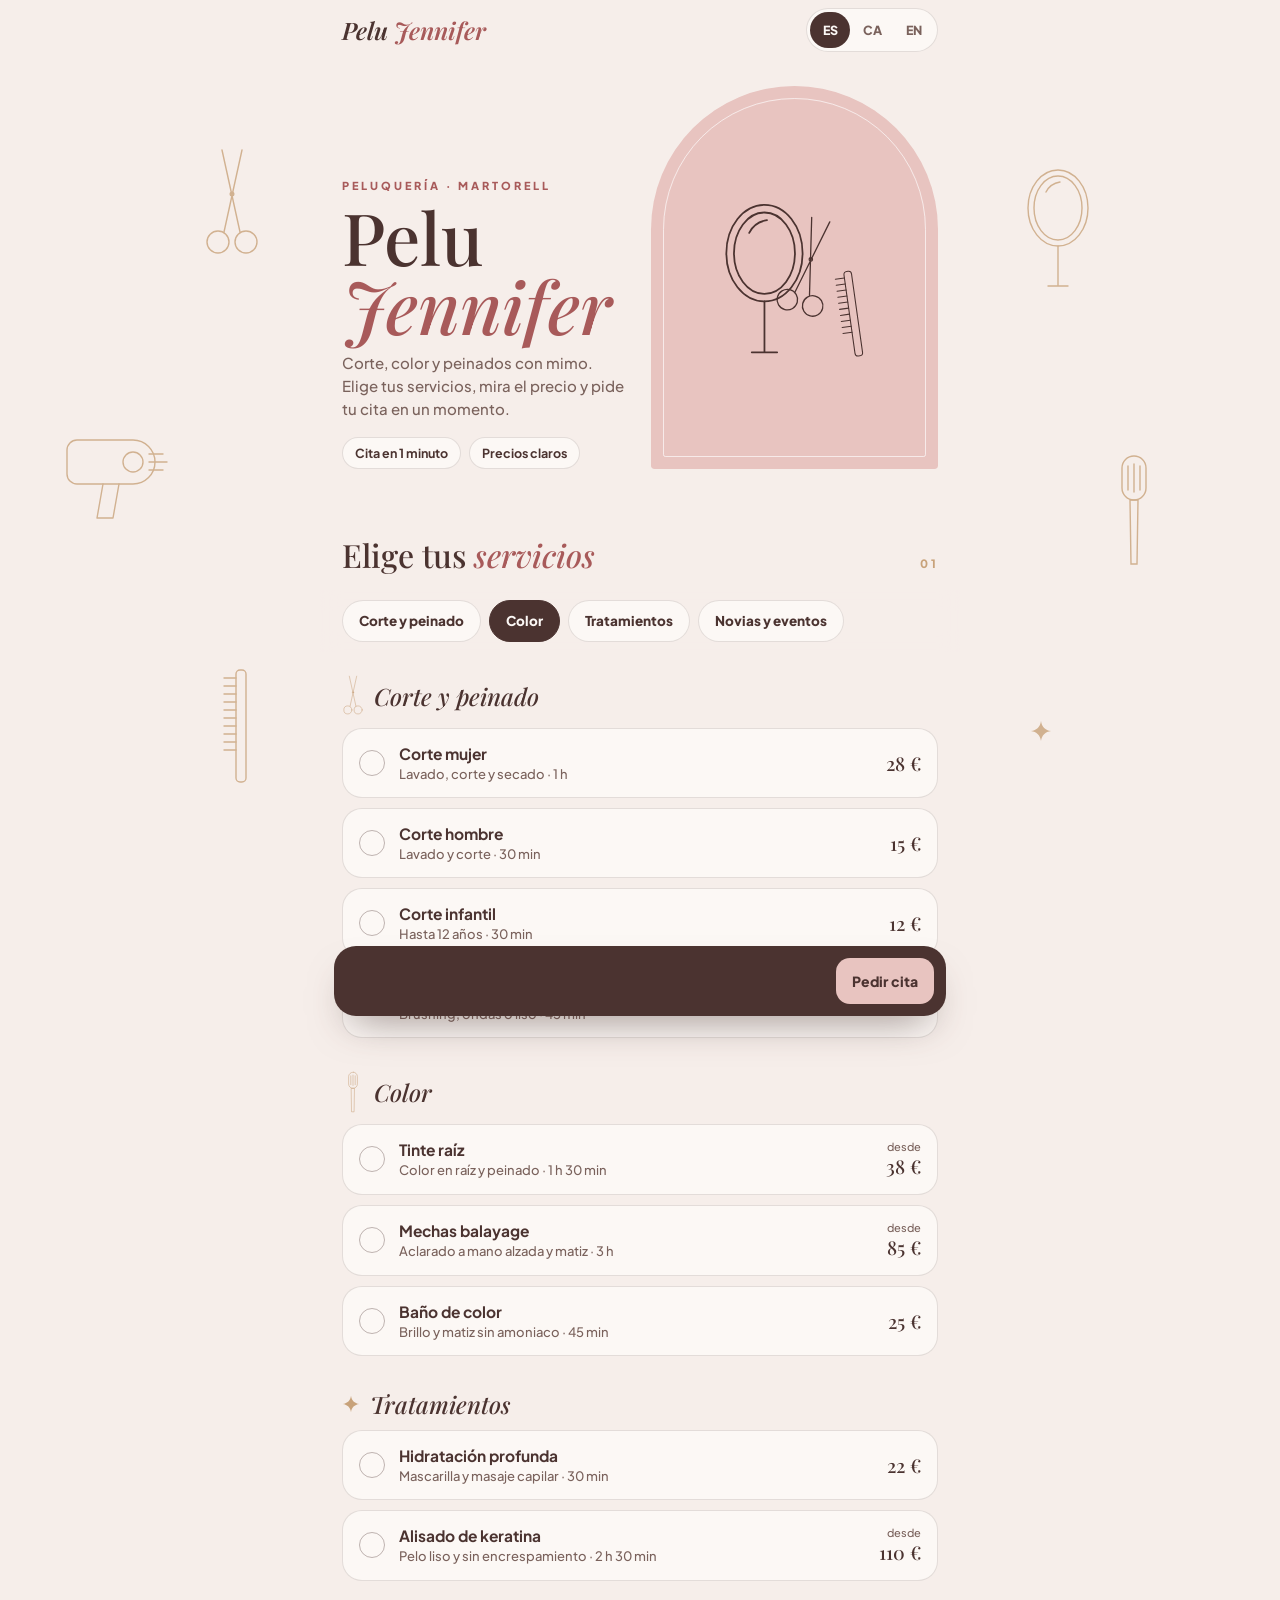
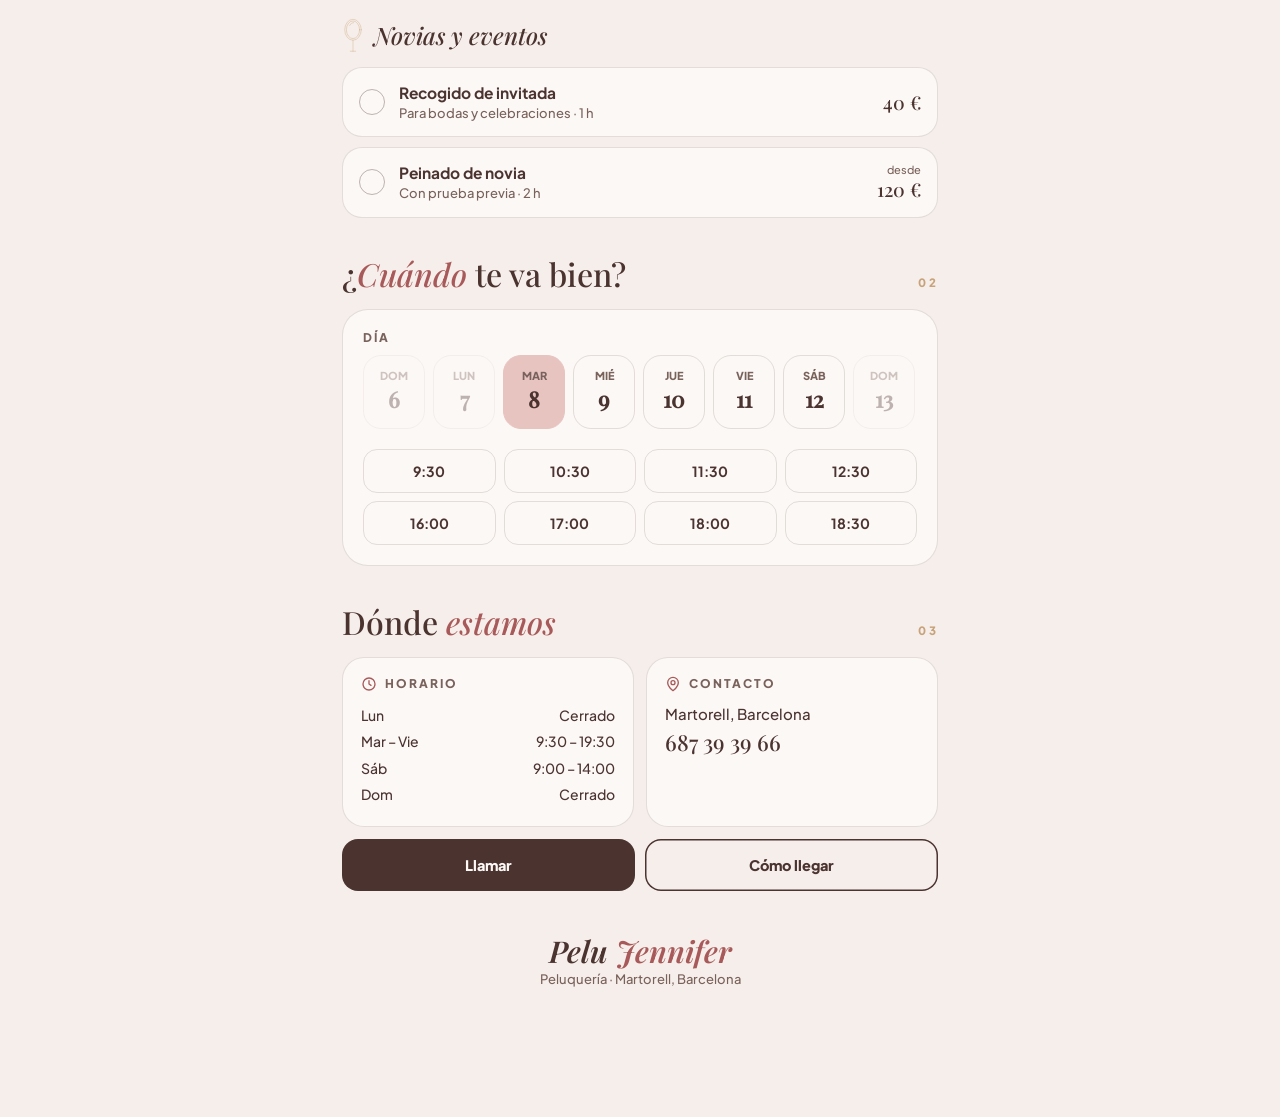
==== clientes/pelu-jennifer/index.html @ 27c7d7bc "Producto final de Pelu Jennifer Co-Authored-By: Claude Opus 5.5 <noreply@anthropic.com> Claude-Sessi" ====
<!DOCTYPE html>
<html lang="es">
<head>
<meta charset="UTF-8">
<meta name="viewport" content="width=device-width, initial-scale=1">
<title>Pelu Jennifer · Peluquería en Martorell</title>
<meta name="description" content="Pelu Jennifer, peluquería en Martorell: corte, color, peinados y tratamientos. Elige tus servicios y pide cita.">
<meta name="theme-color" content="#F6EEEA">
<link rel="icon" href="data:image/svg+xml,%3Csvg xmlns='http://www.w3.org/2000/svg' viewBox='0 0 64 64'%3E%3Ccircle cx='32' cy='32' r='30' fill='%23E8C4C0'/%3E%3Ctext x='32' y='43' font-size='30' text-anchor='middle' font-family='Georgia' font-style='italic' fill='%234B3330'%3EJ%3C/text%3E%3C/svg%3E">
<style>
@font-face{font-family:Playfair;font-weight:500;src:url([data-uri]) format("woff2");font-display:swap}
@font-face{font-family:Playfair;font-weight:500;font-style:italic;src:url([data-uri]) format("woff2");font-display:swap}
@font-face{font-family:Playfair;font-weight:600;font-style:italic;src:url([data-uri]) format("woff2");font-display:swap}
@font-face{font-family:Jakarta;font-weight:500;src:url([data-uri]) format("woff2");font-display:swap}
@font-face{font-family:Jakarta;font-weight:700;src:url([data-uri]) format("woff2");font-display:swap}
@font-face{font-family:Jakarta;font-weight:800;src:url([data-uri]) format("woff2");font-display:swap}
:root{
  --bg:#F6EEEA;--paper:#FCF8F5;--blush:#E8C4C0;--blush-l:#F3DEDA;--rose:#A85A5A;--cafe:#4B3330;--champ:#C8A27A;--muted:#7A625C;--line:rgba(75,51,48,.14);
  --ease:cubic-bezier(.23,1,.32,1);
}
*{box-sizing:border-box;margin:0;padding:0}
html{scroll-behavior:smooth;-webkit-text-size-adjust:100%}
body{background:var(--bg);color:var(--cafe);font-family:Jakarta,system-ui,sans-serif;font-weight:500;-webkit-font-smoothing:antialiased;overflow-x:hidden;
  padding-bottom:calc(110px + env(safe-area-inset-bottom))}
a{color:inherit;text-decoration:none}
button{font:inherit;color:inherit;background:none;border:0;cursor:pointer}
:focus-visible{outline:2.5px solid var(--rose);outline-offset:3px;border-radius:10px}
.col{max-width:640px;margin:0 auto;padding:0 22px;position:relative}

/* top */
.top{position:sticky;top:0;z-index:30;background:rgba(246,238,234,.92);backdrop-filter:blur(10px);-webkit-backdrop-filter:blur(10px)}
.top .col{display:flex;align-items:center;height:60px;gap:12px}
.logo{font-family:Playfair,serif;font-style:italic;font-weight:600;font-size:24px;white-space:nowrap}
.logo span{color:var(--rose)}
.lang{margin-left:auto;display:flex;gap:2px;background:var(--paper);border-radius:999px;padding:3px;border:1px solid var(--line)}
.lang button{min-width:40px;min-height:36px;border-radius:999px;font-weight:800;font-size:12.5px;color:var(--muted)}
.lang button[aria-pressed="true"]{background:var(--cafe);color:var(--paper)}

/* hero */
.hero{display:grid;grid-template-columns:1fr 1fr;gap:22px;align-items:end;padding:26px 0 30px}
.arch{position:relative;aspect-ratio:3/4;border-radius:999px 999px 26px 26px;background:var(--blush);overflow:hidden;display:grid;place-items:center}
.arch:before{content:"";position:absolute;inset:12px;border-radius:999px 999px 18px 18px;border:1px solid rgba(255,255,255,.65)}
.arch svg{color:var(--cafe);width:62%;height:auto}
.hero .k{font-size:11px;font-weight:800;letter-spacing:3px;text-transform:uppercase;color:var(--rose)}
.hero h1{font-family:Playfair,serif;font-weight:500;font-size:clamp(46px,12vw,72px);line-height:.95;margin:10px 0 12px}
.hero h1 em{font-style:italic;color:var(--rose)}
.hero p{font-size:15px;line-height:1.55;color:var(--muted)}
.chips{display:flex;flex-wrap:wrap;gap:8px;margin-top:16px}
.chips span{font-size:12.5px;font-weight:700;padding:7px 12px;border-radius:999px;background:var(--paper);border:1px solid var(--line)}
@media(max-width:480px){.hero{grid-template-columns:1fr;}.arch{aspect-ratio:auto;height:250px;border-radius:200px 200px 22px 22px}.arch svg{width:auto;height:72%}}

/* section heads */
.sh{display:flex;align-items:baseline;justify-content:space-between;gap:12px;margin:34px 0 14px}
.sh h2{font-family:Playfair,serif;font-weight:500;font-size:32px}
.sh h2 em{font-style:italic;color:var(--rose)}
.sh .n{font-size:11.5px;font-weight:800;letter-spacing:2.5px;color:var(--champ)}
.sample{display:inline-block;margin:-4px 0 14px;font-size:12px;font-weight:700;color:var(--rose);background:var(--blush-l);padding:6px 10px;border-radius:8px}

/* tabs */
.tabs{position:sticky;top:60px;z-index:20;display:flex;gap:8px;overflow-x:auto;scrollbar-width:none;padding:10px 22px;margin:0 -22px;background:rgba(246,238,234,.95);backdrop-filter:blur(10px);-webkit-backdrop-filter:blur(10px)}
.tabs::-webkit-scrollbar{display:none}
.tab{flex:none;min-height:42px;padding:0 16px;border-radius:999px;font-weight:800;font-size:13.5px;background:var(--paper);border:1px solid var(--line);transition:background-color .2s ease,color .2s ease,transform .16s var(--ease)}
.tab[aria-selected="true"]{background:var(--cafe);color:var(--paper);border-color:var(--cafe)}
.tab:active{transform:scale(.97)}

/* services */
.grp{scroll-margin-top:130px;padding-top:14px}
.grp h3{display:flex;align-items:center;gap:10px;font-family:Playfair,serif;font-style:italic;font-weight:500;font-size:24px;margin:8px 0 10px}
.grp h3 svg{color:var(--champ)}
.svc{width:100%;display:grid;grid-template-columns:auto 1fr auto;gap:14px;align-items:center;text-align:left;padding:15px 16px;margin-bottom:10px;border-radius:20px;background:var(--paper);border:1px solid var(--line);min-height:70px;transition:transform .16s var(--ease),border-color .2s ease,background-color .2s ease}
.svc:active{transform:scale(.98)}
.svc .ck{width:26px;height:26px;border-radius:50%;border:1.5px solid rgba(75,51,48,.35);display:grid;place-items:center;transition:background-color .2s ease,border-color .2s ease}
.svc .ck svg{opacity:0;transform:scale(.6);transition:opacity .2s ease,transform .25s var(--ease)}
.svc[aria-pressed="true"]{border-color:var(--rose);background:#FFF}
.svc[aria-pressed="true"] .ck{background:var(--rose);border-color:var(--rose)}
.svc[aria-pressed="true"] .ck svg{opacity:1;transform:none}
.svc b{display:block;font-size:15.5px}
.svc small{display:block;color:var(--muted);font-size:13px;margin-top:3px}
.svc .pr{font-family:Playfair,serif;font-size:19px;text-align:right;white-space:nowrap}
.svc .pr i{display:block;font-family:Jakarta;font-style:normal;font-size:11px;color:var(--muted)}

/* booking */
.book{background:var(--paper);border:1px solid var(--line);border-radius:26px;padding:20px}
.book h4{font-size:12px;font-weight:800;letter-spacing:2px;text-transform:uppercase;color:var(--muted);margin-bottom:10px}
.days{display:flex;gap:8px;overflow-x:auto;scrollbar-width:none;padding-bottom:4px}
.days::-webkit-scrollbar{display:none}
.day{flex:none;width:62px;min-height:74px;border-radius:18px;border:1px solid var(--line);display:flex;flex-direction:column;align-items:center;justify-content:center;gap:2px;transition:background-color .2s ease,transform .16s var(--ease)}
.day small{font-size:11px;font-weight:800;text-transform:uppercase;color:var(--muted)}
.day b{font-family:Playfair,serif;font-size:22px}
.day[aria-pressed="true"]{background:var(--blush);border-color:var(--blush)}
.day:disabled{opacity:.35;cursor:not-allowed}
.day:active{transform:scale(.97)}
.slots{display:grid;grid-template-columns:repeat(4,1fr);gap:8px;margin-top:16px}
.slot{min-height:44px;border-radius:14px;border:1px solid var(--line);font-weight:700;font-size:14px;transition:background-color .2s ease,color .2s ease,transform .16s var(--ease)}
.slot[aria-pressed="true"]{background:var(--cafe);color:var(--paper);border-color:var(--cafe)}
.slot:active{transform:scale(.97)}
.slot:disabled{opacity:.3;text-decoration:line-through;cursor:not-allowed}

/* info */
.info{display:grid;grid-template-columns:1fr 1fr;gap:12px}
.ic{background:var(--paper);border:1px solid var(--line);border-radius:22px;padding:18px}
.ic .t{display:flex;align-items:center;gap:8px;font-size:12px;font-weight:800;letter-spacing:2px;text-transform:uppercase;color:var(--muted);margin-bottom:10px}
.ic .t svg{color:var(--rose)}
.ic ul{list-style:none;font-size:14px;line-height:1.9}
.ic ul li{display:flex;justify-content:space-between;gap:8px}
.ic p{font-size:15px;line-height:1.55}
.ic .big{font-family:Playfair,serif;font-size:22px}
@media(max-width:480px){.info{grid-template-columns:1fr}}
.cta2{display:grid;grid-template-columns:1fr 1fr;gap:10px;margin-top:12px}
.btn{display:flex;align-items:center;justify-content:center;gap:8px;min-height:52px;border-radius:16px;font-weight:800;font-size:14.5px;transition:transform .16s var(--ease)}
.btn:active{transform:scale(.97)}
.btn.d{background:var(--cafe);color:var(--paper)}
.btn.l{box-shadow:inset 0 0 0 1.5px var(--cafe)}
footer{text-align:center;padding:40px 0 20px;color:var(--muted);font-size:13px}
footer .logo{font-size:30px;color:var(--cafe)}

/* summary bar */
.sum{position:fixed;left:0;right:0;bottom:env(safe-area-inset-bottom);z-index:40;padding:10px 14px;transform:translateY(140%);transition:transform .4s var(--ease)}
.sum.on{transform:none}
.sum .in{max-width:612px;margin:0 auto;background:var(--cafe);color:var(--paper);border-radius:22px;padding:12px 12px 12px 18px;display:flex;align-items:center;gap:12px;box-shadow:0 20px 40px -18px rgba(75,51,48,.6)}
.sum .tx{flex:1;min-width:0}
.sum .tx b{display:block;font-family:Playfair,serif;font-size:20px}
.sum .tx small{display:block;font-size:12px;opacity:.85;white-space:nowrap;overflow:hidden;text-overflow:ellipsis}
.sum button{flex:none;min-height:46px;padding:0 16px;border-radius:14px;background:var(--blush);color:var(--cafe);font-weight:800;font-size:14px}
.sum button:active{transform:scale(.97)}

.rv{opacity:0;transform:translateY(16px);transition:opacity .7s var(--ease),transform .7s var(--ease)}
.rv.in{opacity:1;transform:none}

/* desktop side drawings */
.side{position:fixed;top:0;bottom:0;width:calc((100vw - 640px)/2);pointer-events:none;display:none}
.side.l{left:0}.side.r{right:0}
.side svg{position:absolute;color:var(--champ);opacity:.8}
@media(min-width:1000px){.side{display:block}}

@media(prefers-reduced-motion:reduce){*{transition:none!important}.rv{opacity:1;transform:none}html{scroll-behavior:auto}}
</style>
</head>
<body>
<svg width="0" height="0" style="position:absolute" aria-hidden="true">
  <symbol id="scissors" viewBox="0 0 60 120"><g fill="none" stroke="currentColor" stroke-width="1.4" stroke-linecap="round"><circle cx="16" cy="98" r="11"/><circle cx="44" cy="98" r="11"/><path d="M22 88 40 6M38 88 20 6"/><circle cx="30" cy="50" r="1.8"/></g></symbol>
  <symbol id="comb" viewBox="0 0 40 120"><g fill="none" stroke="currentColor" stroke-width="1.4" stroke-linecap="round"><rect x="20" y="4" width="10" height="112" rx="4"/><path d="M20 12H8M20 20H8M20 28H8M20 36H8M20 44H8M20 52H8M20 60H8M20 68H8M20 76H8M20 84H8"/></g></symbol>
  <symbol id="dryer" viewBox="0 0 110 110"><g fill="none" stroke="currentColor" stroke-width="1.4" stroke-linecap="round" stroke-linejoin="round"><path d="M14 26h56a22 22 0 0 1 0 44H14a10 10 0 0 1-10-10V36a10 10 0 0 1 10-10Z"/><circle cx="70" cy="48" r="10"/><path d="M40 70l-6 34h16l6-34"/><path d="M86 40h14M86 48h18M86 56h14"/></g></symbol>
  <symbol id="brush" viewBox="0 0 40 120"><g fill="none" stroke="currentColor" stroke-width="1.4" stroke-linecap="round"><rect x="8" y="6" width="24" height="44" rx="12"/><path d="M14 16v24M20 14v28M26 16v24"/><path d="M16 50h8l-1 64h-6Z"/></g></symbol>
  <symbol id="mirror" viewBox="0 0 80 130"><g fill="none" stroke="currentColor" stroke-width="1.4" stroke-linecap="round"><ellipse cx="40" cy="46" rx="30" ry="38"/><ellipse cx="40" cy="46" rx="24" ry="32"/><path d="M40 84v40M30 124h20"/><path d="M28 30c3-6 8-9 14-10"/></g></symbol>
  <symbol id="sparkle" viewBox="0 0 24 24"><path fill="currentColor" d="M12 1c.8 6.3 4.7 10.2 11 11-6.3.8-10.2 4.7-11 11-.8-6.3-4.7-10.2-11-11C7.3 11.2 11.2 7.3 12 1Z"/></symbol>
</svg>

<div class="side l" aria-hidden="true">
  <svg style="right:18%;top:16%" width="60" height="120"><use href="#scissors"/></svg>
  <svg style="right:46%;top:46%" width="110" height="110"><use href="#dryer"/></svg>
  <svg style="right:20%;top:74%" width="40" height="120"><use href="#comb"/></svg>
</div>
<div class="side r" aria-hidden="true">
  <svg style="left:18%;top:18%" width="80" height="130"><use href="#mirror"/></svg>
  <svg style="left:48%;top:50%" width="40" height="120"><use href="#brush"/></svg>
  <svg style="left:22%;top:80%" width="22" height="22"><use href="#sparkle"/></svg>
</div>

<header class="top"><div class="col">
  <div class="logo">Pelu <span>Jennifer</span></div>
  <div class="lang" role="group" aria-label="Idioma"><button data-l="es" aria-pressed="true">ES</button><button data-l="ca" aria-pressed="false">CA</button><button data-l="en" aria-pressed="false">EN</button></div>
</div></header>

<main class="col">
  <section class="hero">
    <div class="rv in">
      <div class="k" data-t="k">Peluquería · Martorell</div>
      <h1>Pelu <em>Jennifer</em></h1>
      <p data-t="lead">Corte, color y peinados con mimo. Elige tus servicios, mira el precio y pide tu cita en un momento.</p>
      <div class="chips"><span data-t="c1">Cita en 1 minuto</span><span data-t="c2">Precios claros</span></div>
    </div>
    <div class="arch rv in" aria-hidden="true">
      <svg viewBox="0 0 140 150" width="140" height="150"><g transform="translate(6 10)"><use href="#mirror" width="80" height="130"/></g><g transform="translate(70 20) rotate(14)"><use href="#scissors" width="44" height="88"/></g><g transform="translate(96 70) rotate(-8)"><use href="#comb" width="24" height="72"/></g></svg>
    </div>
  </section>

  <div class="sh rv"><h2 data-t="svcT">Elige tus <em>servicios</em></h2><span class="n">01</span></div>
  <div class="svcwrap"><nav class="tabs" role="tablist" id="tabs"></nav>
  <div id="list"></div></div>

  <div class="sh rv"><h2 data-t="whenT">¿<em>Cuándo</em> te va bien?</h2><span class="n">02</span></div>
  <div class="book rv">
    <h4 data-t="dayT">Día</h4><div class="days" id="days"></div>
    <div class="slots" id="slots"></div>
  </div>

  <div class="sh rv"><h2 data-t="infoT">Dónde <em>estamos</em></h2><span class="n">03</span></div>
  <div class="info rv">
    <div class="ic"><div class="t"><svg width="16" height="16" viewBox="0 0 24 24" fill="none" stroke="currentColor" stroke-width="2" stroke-linecap="round" aria-hidden="true"><circle cx="12" cy="12" r="9"/><path d="M12 7v5l3 2"/></svg><span data-t="hoursT">Horario</span></div><ul id="hours"></ul></div>
    <div class="ic"><div class="t"><svg width="16" height="16" viewBox="0 0 24 24" fill="none" stroke="currentColor" stroke-width="2" stroke-linecap="round" stroke-linejoin="round" aria-hidden="true"><path d="M20 10c0 6-8 12-8 12S4 16 4 10a8 8 0 0 1 16 0Z"/><circle cx="12" cy="10" r="3"/></svg><span data-t="contactT">Contacto</span></div>
      <p>Martorell, Barcelona</p><p class="big">687 39 39 66</p></div>
  </div>
  <div class="cta2 rv"><a class="btn d" href="tel:+34687393966" data-t="callB">Llamar</a><a class="btn l" href="https://www.google.com/maps/search/?api=1&amp;query=Pelu+Jennifer+Martorell" target="_blank" rel="noopener" data-t="mapB">Cómo llegar</a></div>
</main>
<footer><div class="logo">Pelu <span>Jennifer</span></div><div data-t="foot">Peluquería · Martorell, Barcelona</div></footer>

<div class="sum" id="sum"><div class="in"><div class="tx"><b id="sumP"></b><small id="sumD"></small></div><button id="ask" data-t="ask">Pedir cita</button></div></div>


<script>
const T = {
 es:{wa:["¡Hola Jennifer! Me gustaría pedir cita para:","Día","Hora","a convenir","Total aproximado","¡Gracias!"],k:"Peluquería · Martorell",lead:"Corte, color y peinados con mimo. Elige tus servicios, mira el precio y pide tu cita en un momento.",c1:"Cita en 1 minuto",c2:"Precios claros",
  svcT:"Elige tus <em>servicios</em>",whenT:"¿<em>Cuándo</em> te va bien?",dayT:"Día",infoT:"Dónde <em>estamos</em>",hoursT:"Horario",contactT:"Contacto",
  callB:"Llamar",mapB:"Cómo llegar",foot:"Peluquería · Martorell, Barcelona",ask:"Pedir cita",
  from:"desde",svc1:"servicio",svcN:"servicios",closed:"Cerrado",dn:["Dom","Lun","Mar","Mié","Jue","Vie","Sáb"],
  hours:[["Lun","Cerrado"],["Mar – Vie","9:30 – 19:30"],["Sáb","9:00 – 14:00"],["Dom","Cerrado"]],
  cats:{corte:"Corte y peinado",color:"Color",trat:"Tratamientos",even:"Novias y eventos"}},
 ca:{wa:["Hola Jennifer! Voldria demanar hora per a:","Dia","Hora","a convenir","Total aproximat","Gràcies!"],k:"Perruqueria · Martorell",lead:"Tall, color i pentinats amb cura. Tria els teus serveis, mira el preu i demana hora en un moment.",c1:"Hora en 1 minut",c2:"Preus clars",
  svcT:"Tria els teus <em>serveis</em>",whenT:"<em>Quan</em> et va bé?",dayT:"Dia",infoT:"On <em>som</em>",hoursT:"Horari",contactT:"Contacte",
  callB:"Trucar",mapB:"Com arribar",foot:"Perruqueria · Martorell, Barcelona",ask:"Demanar hora",
  from:"des de",svc1:"servei",svcN:"serveis",closed:"Tancat",dn:["Dg","Dl","Dt","Dc","Dj","Dv","Ds"],
  hours:[["Dl","Tancat"],["Dt – Dv","9:30 – 19:30"],["Ds","9:00 – 14:00"],["Dg","Tancat"]],
  cats:{corte:"Tall i pentinat",color:"Color",trat:"Tractaments",even:"Núvies i esdeveniments"}},
 en:{wa:["Hi Jennifer! I'd like to book:","Day","Time","flexible","Approx. total","Thank you!"],k:"Hair salon · Martorell",lead:"Cuts, colour and styling with care. Choose your services, see the price and book in a moment.",c1:"Book in 1 minute",c2:"Clear prices",
  svcT:"Choose your <em>services</em>",whenT:"<em>When</em> suits you?",dayT:"Day",infoT:"Find <em>us</em>",hoursT:"Opening hours",contactT:"Contact",
  callB:"Call",mapB:"Directions",foot:"Hair salon · Martorell, Barcelona",ask:"Book now",
  from:"from",svc1:"service",svcN:"services",closed:"Closed",dn:["Sun","Mon","Tue","Wed","Thu","Fri","Sat"],
  hours:[["Mon","Closed"],["Tue – Fri","9:30 – 7:30 pm"],["Sat","9:00 – 2:00 pm"],["Sun","Closed"]],
  cats:{corte:"Cut & styling",color:"Colour",trat:"Treatments",even:"Brides & events"}}
};
const S = [
 {c:"corte",n:["Corte mujer","Tall dona","Women's cut"],d:["Lavado, corte y secado","Rentat, tall i assecat","Wash, cut and blow-dry"],p:28,t:60},
 {c:"corte",n:["Corte hombre","Tall home","Men's cut"],d:["Lavado y corte","Rentat i tall","Wash and cut"],p:15,t:30},
 {c:"corte",n:["Corte infantil","Tall infantil","Kids' cut"],d:["Hasta 12 años","Fins a 12 anys","Up to 12 years"],p:12,t:30},
 {c:"corte",n:["Lavado y peinado","Rentat i pentinat","Wash & style"],d:["Brushing, ondas o liso","Brushing, ones o llis","Blow-dry, waves or straight"],p:20,t:45},
 {c:"color",n:["Tinte raíz","Tint arrel","Root colour"],d:["Color en raíz y peinado","Color a l'arrel i pentinat","Root colour and styling"],p:38,t:90,f:1},
 {c:"color",n:["Mechas balayage","Metxes balayage","Balayage"],d:["Aclarado a mano alzada y matiz","Aclarit a mà alçada i matís","Hand-painted lightening and toner"],p:85,t:180,f:1},
 {c:"color",n:["Baño de color","Bany de color","Colour gloss"],d:["Brillo y matiz sin amoniaco","Brillantor i matís sense amoníac","Shine and tone, ammonia-free"],p:25,t:45},
 {c:"trat",n:["Hidratación profunda","Hidratació profunda","Deep conditioning"],d:["Mascarilla y masaje capilar","Mascareta i massatge capil·lar","Mask and scalp massage"],p:22,t:30},
 {c:"trat",n:["Alisado de keratina","Allisat de queratina","Keratin smoothing"],d:["Pelo liso y sin encrespamiento","Cabell llis i sense frizz","Smooth, frizz-free hair"],p:110,t:150,f:1},
 {c:"even",n:["Recogido de invitada","Recollit de convidada","Guest up-do"],d:["Para bodas y celebraciones","Per a casaments i celebracions","For weddings and celebrations"],p:40,t:60},
 {c:"even",n:["Peinado de novia","Pentinat de núvia","Bridal styling"],d:["Con prueba previa","Amb prova prèvia","Including a trial"],p:120,t:120,f:1}
];
const ICON = {corte:"#scissors",color:"#brush",trat:"#sparkle",even:"#mirror"};
const OPEN = {2:["9:30","10:30","11:30","12:30","16:00","17:00","18:00","18:30"],3:0,4:0,5:0,6:["9:00","10:00","11:00","12:00"]};
let lang = "es", sel = new Set(), cur = "corte", day = null, slot = null;
const $ = (id) => document.getElementById(id), LI = () => ({es:0,ca:1,en:2})[lang];
const hm = (m) => m >= 60 ? `${Math.floor(m/60)} h${m%60 ? " " + m%60 + " min" : ""}` : `${m} min`;

function render(){
  const t = T[lang], li = LI();
  document.documentElement.lang = lang;
  document.querySelectorAll("[data-t]").forEach(el => { const v = t[el.dataset.t]; if (typeof v === "string") el.innerHTML = v; });
  $("tabs").innerHTML = Object.entries(t.cats).map(([k,v]) => `<button class="tab" role="tab" data-c="${k}" aria-selected="${k===cur}">${v}</button>`).join("");
  $("list").innerHTML = Object.keys(t.cats).map(k => `<div class="grp" id="g-${k}"><h3><svg width="${k==="trat"?18:22}" height="${k==="trat"?18:44}" aria-hidden="true"><use href="${ICON[k]}"/></svg>${t.cats[k]}</h3>` +
    S.map((s,i) => s.c !== k ? "" : `<button class="svc" data-i="${i}" aria-pressed="${sel.has(i)}"><span class="ck"><svg width="13" height="13" viewBox="0 0 24 24" fill="none" stroke="#fff" stroke-width="3.5" stroke-linecap="round" stroke-linejoin="round"><path d="M5 12l5 5L20 7"/></svg></span><span><b>${s.n[li]}</b><small>${s.d[li]} · ${hm(s.t)}</small></span><span class="pr">${s.f ? `<i>${t.from}</i>` : ""}${s.p} €</span></button>`).join("") + `</div>`).join("");
  $("hours").innerHTML = t.hours.map(([d,h]) => `<li><span>${d}</span><span>${h}</span></li>`).join("");
  // next 10 days
  const now = new Date(new Date().toLocaleString("en-US",{timeZone:"Europe/Madrid"}));
  const days = [];
  for (let k = 0; days.length < 10; k++) { const d = new Date(now); d.setDate(now.getDate() + k); days.push(d); }
  $("days").innerHTML = days.map(d => { const w = d.getDay(), ok = w >= 2 && w <= 6, key = d.toDateString();
    return `<button class="day" data-k="${key}" ${ok ? "" : "disabled"} aria-pressed="${day===key}"><small>${t.dn[w]}</small><b>${d.getDate()}</b></button>`; }).join("");
  if (!day) { const f = days.find(d => d.getDay() >= 2 && d.getDay() <= 6); day = f.toDateString(); $("days").querySelector(`[data-k="${day}"]`).setAttribute("aria-pressed","true"); }
  renderSlots(); renderSum(); observe();
}
function renderSlots(){
  const w = new Date(day).getDay(), list = w === 6 ? OPEN[6] : OPEN[2];
  const now = new Date(new Date().toLocaleString("en-US",{timeZone:"Europe/Madrid"})), isToday = new Date(day).toDateString() === now.toDateString();
  const past = (h) => { const [a,b] = h.split(":").map(Number); return isToday && a*60+b <= now.getHours()*60+now.getMinutes(); };
  $("slots").innerHTML = list.map(h => `<button class="slot" data-h="${h}" ${past(h) ? "disabled" : ""} aria-pressed="${slot===h}">${h}</button>`).join("");
}
function renderSum(){
  const t = T[lang], li = LI(), items = [...sel].map(i => S[i]);
  $("sum").classList.toggle("on", items.length > 0);
  if (!items.length) return;
  const tot = items.reduce((a,s) => a + s.p, 0), dur = items.reduce((a,s) => a + s.t, 0), from = items.some(s => s.f);
  const d = new Date(day);
  $("sumP").textContent = `${from ? t.from + " " : ""}${tot} €`;
  $("sumD").textContent = `${items.length} ${items.length > 1 ? t.svcN : t.svc1} · ${hm(dur)} · ${t.dn[d.getDay()]} ${d.getDate()}${slot ? " · " + slot : ""}`;
}
const io = new IntersectionObserver(es => es.forEach(en => { if (en.isIntersecting) { cur = en.target.id.slice(2); $("tabs").querySelectorAll(".tab").forEach(b => b.setAttribute("aria-selected", b.dataset.c === cur)); } }), { rootMargin: "-40% 0px -55% 0px" });
function observe(){ document.querySelectorAll(".grp").forEach(g => io.observe(g)); }
document.querySelector(".lang").addEventListener("click", e => { const b = e.target.closest("button"); if (!b) return; lang = b.dataset.l; document.querySelectorAll(".lang button").forEach(x => x.setAttribute("aria-pressed", x === b)); render(); });
$("tabs").addEventListener("click", e => { const b = e.target.closest(".tab"); if (!b) return; cur = b.dataset.c; $("g-" + cur).scrollIntoView({behavior:"smooth"}); });
$("list").addEventListener("click", e => { const b = e.target.closest(".svc"); if (!b) return; const i = +b.dataset.i; sel.has(i) ? sel.delete(i) : sel.add(i); b.setAttribute("aria-pressed", sel.has(i)); renderSum(); });
$("days").addEventListener("click", e => { const b = e.target.closest(".day"); if (!b || b.disabled) return; day = b.dataset.k; slot = null; $("days").querySelectorAll(".day").forEach(x => x.setAttribute("aria-pressed", x === b)); renderSlots(); renderSum(); });
$("slots").addEventListener("click", e => { const b = e.target.closest(".slot"); if (!b || b.disabled) return; slot = b.dataset.h; $("slots").querySelectorAll(".slot").forEach(x => x.setAttribute("aria-pressed", x === b)); renderSum(); });
const rio = new IntersectionObserver(es => es.forEach(en => { if (en.isIntersecting) { en.target.classList.add("in"); rio.unobserve(en.target); } }), { threshold: .1 });
document.querySelectorAll(".rv").forEach(el => rio.observe(el));

$("ask").addEventListener("click", () => {
  const t = T[lang], li = LI(), items = [...sel].map(i => S[i]); if (!items.length) return;
  const tot = items.reduce((a,s) => a + s.p, 0), from = items.some(s => s.f), d = new Date(day);
  const w = t.wa, lines = [w[0], ...items.map(s => "• " + s.n[li]), "",
    `${w[1]}: ${t.dn[d.getDay()]} ${d.getDate()}/${d.getMonth()+1}`, `${w[2]}: ${slot || w[3]}`,
    `${w[4]}: ${from ? t.from + " " : ""}${tot} €`, "", w[5]];
  window.open("https://wa.me/34687393966?text=" + encodeURIComponent(lines.join("\n")), "_blank", "noopener");
});
render();
</script>
</body>
</html>
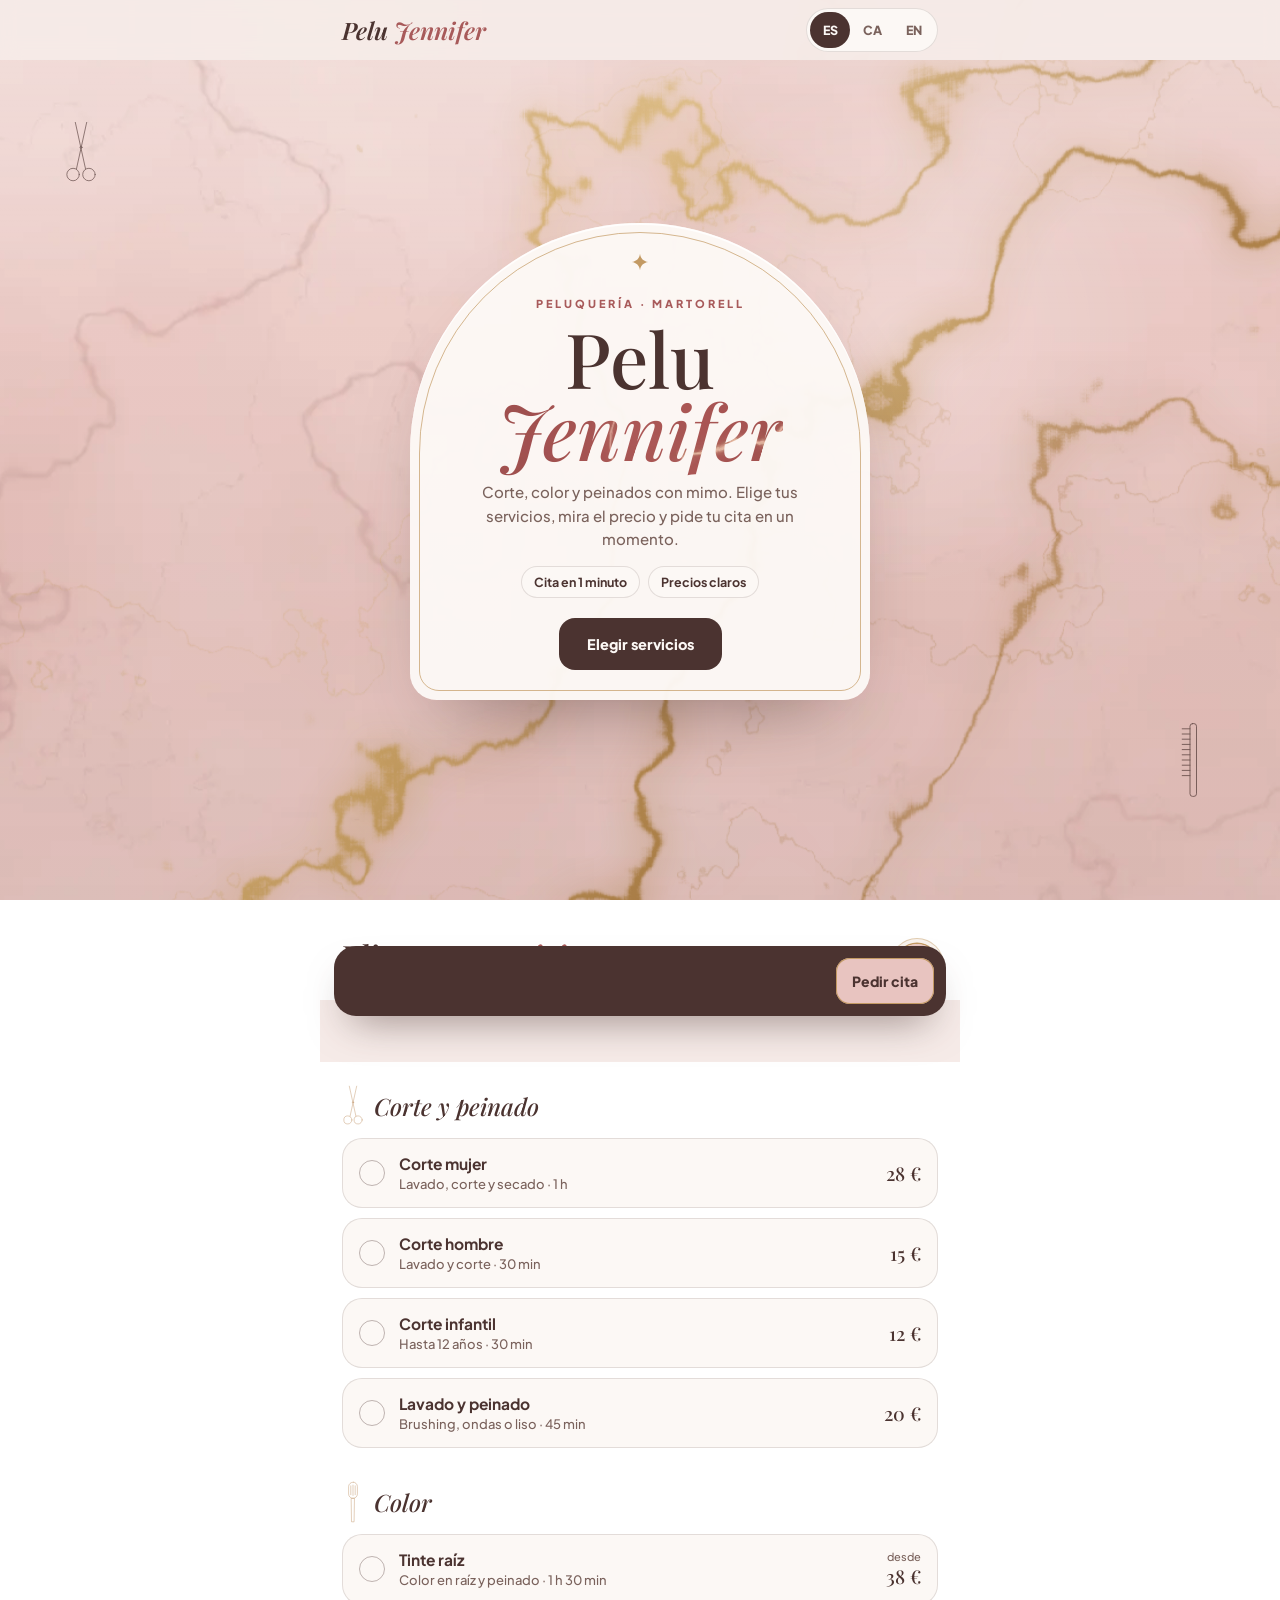
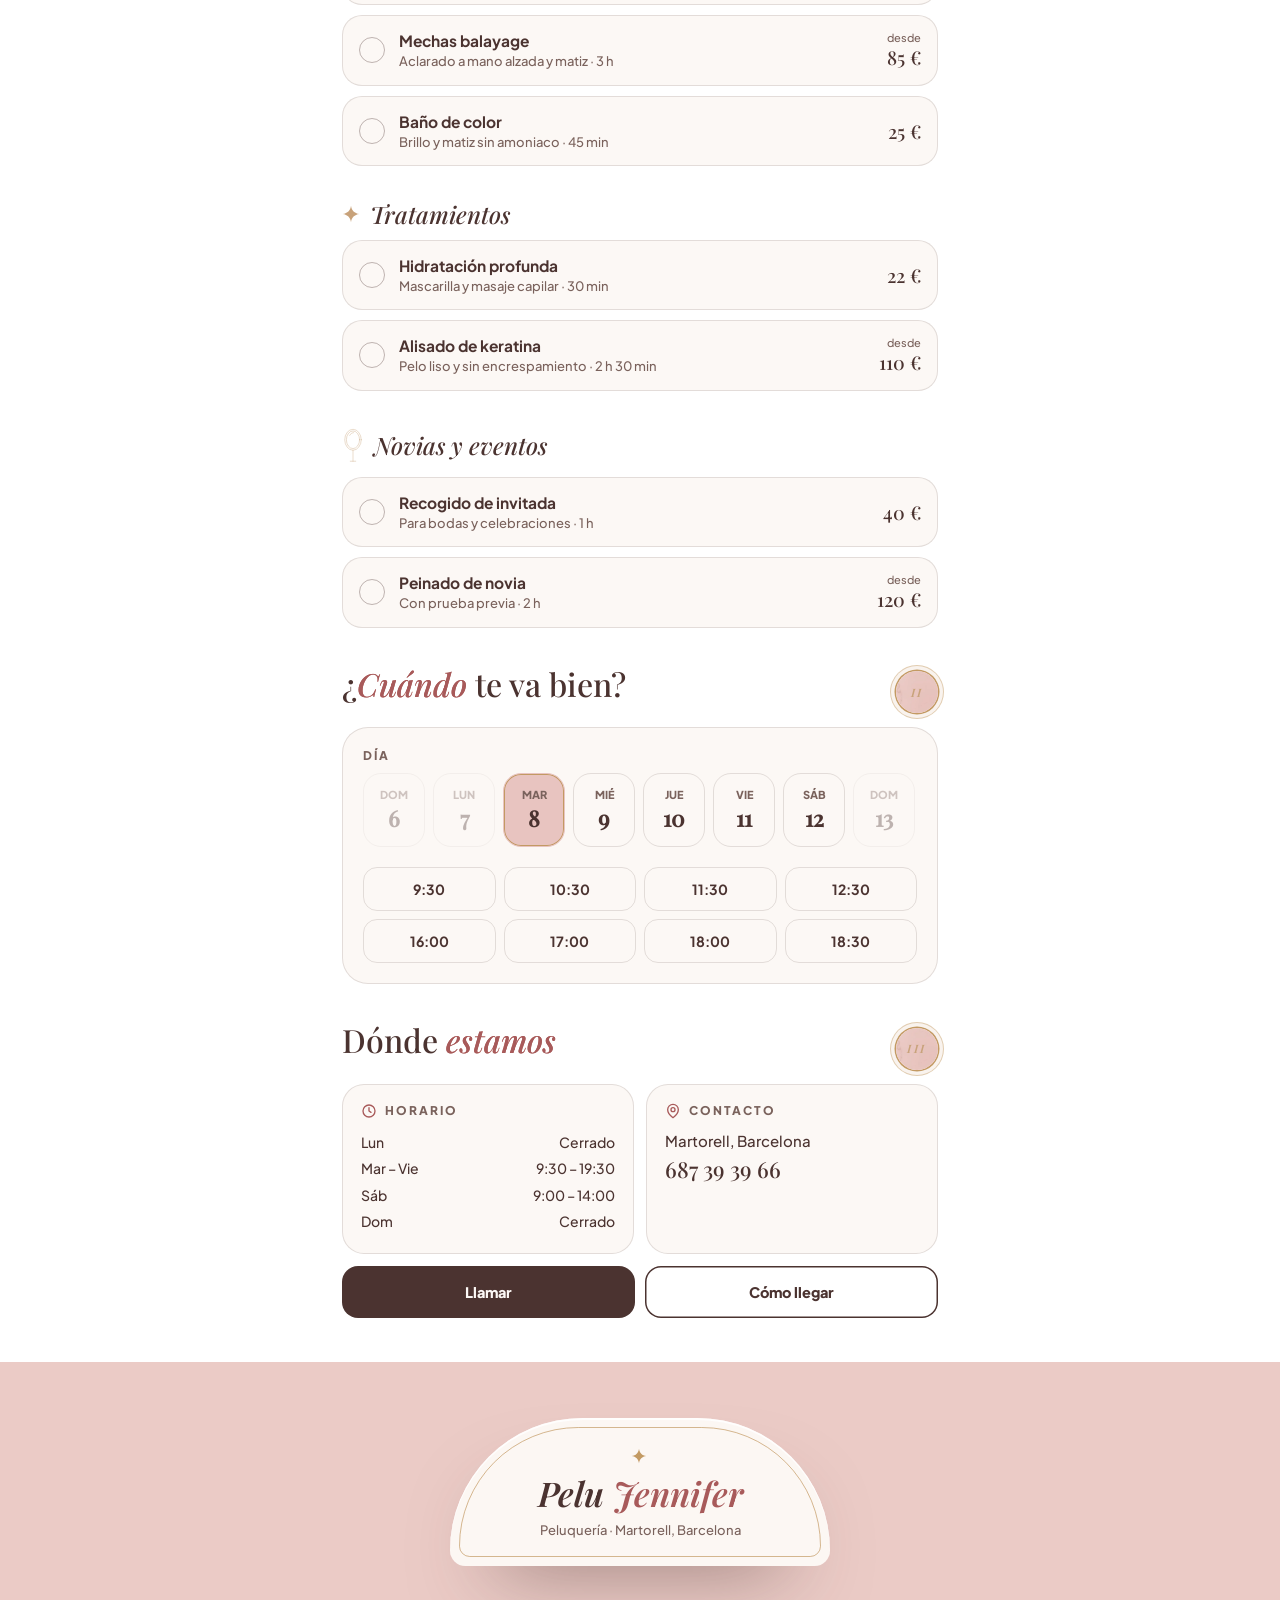
==== commit 4c19d158: "Pelu Jennifer final: diseño de mármol rosa de la demo Co-Authored-By: Claude Opus 5.5 <noreply@anthr" ====
--- a/clientes/pelu-jennifer/index.html
+++ b/clientes/pelu-jennifer/index.html
@@ -5,7 +5,7 @@
 <meta name="viewport" content="width=device-width, initial-scale=1">
 <title>Pelu Jennifer · Peluquería en Martorell</title>
 <meta name="description" content="Pelu Jennifer, peluquería en Martorell: corte, color, peinados y tratamientos. Elige tus servicios y pide cita.">
-<meta name="theme-color" content="#F6EEEA">
+<meta name="theme-color" content="#EBCBC6">
 <link rel="icon" href="data:image/svg+xml,%3Csvg xmlns='http://www.w3.org/2000/svg' viewBox='0 0 64 64'%3E%3Ccircle cx='32' cy='32' r='30' fill='%23E8C4C0'/%3E%3Ctext x='32' y='43' font-size='30' text-anchor='middle' font-family='Georgia' font-style='italic' fill='%234B3330'%3EJ%3C/text%3E%3C/svg%3E">
 <style>
 @font-face{font-family:Playfair;font-weight:500;src:url([data-uri]) format("woff2");font-display:swap}
@@ -20,15 +20,68 @@
 }
 *{box-sizing:border-box;margin:0;padding:0}
 html{scroll-behavior:smooth;-webkit-text-size-adjust:100%}
-body{background:var(--bg);color:var(--cafe);font-family:Jakarta,system-ui,sans-serif;font-weight:500;-webkit-font-smoothing:antialiased;overflow-x:hidden;
-  padding-bottom:calc(110px + env(safe-area-inset-bottom))}
+body{background:transparent;color:var(--cafe);font-family:Jakarta,system-ui,sans-serif;font-weight:500;-webkit-font-smoothing:antialiased;overflow-x:hidden;
+  padding-bottom:0}
+body:has(.sum.on){padding-bottom:calc(110px + env(safe-area-inset-bottom))}
 a{color:inherit;text-decoration:none}
 button{font:inherit;color:inherit;background:none;border:0;cursor:pointer}
 :focus-visible{outline:2.5px solid var(--rose);outline-offset:3px;border-radius:10px}
 .col{max-width:640px;margin:0 auto;padding:0 22px;position:relative}
 
+
+:root{--m-base:url([data-uri]);--m-vein:url([data-uri]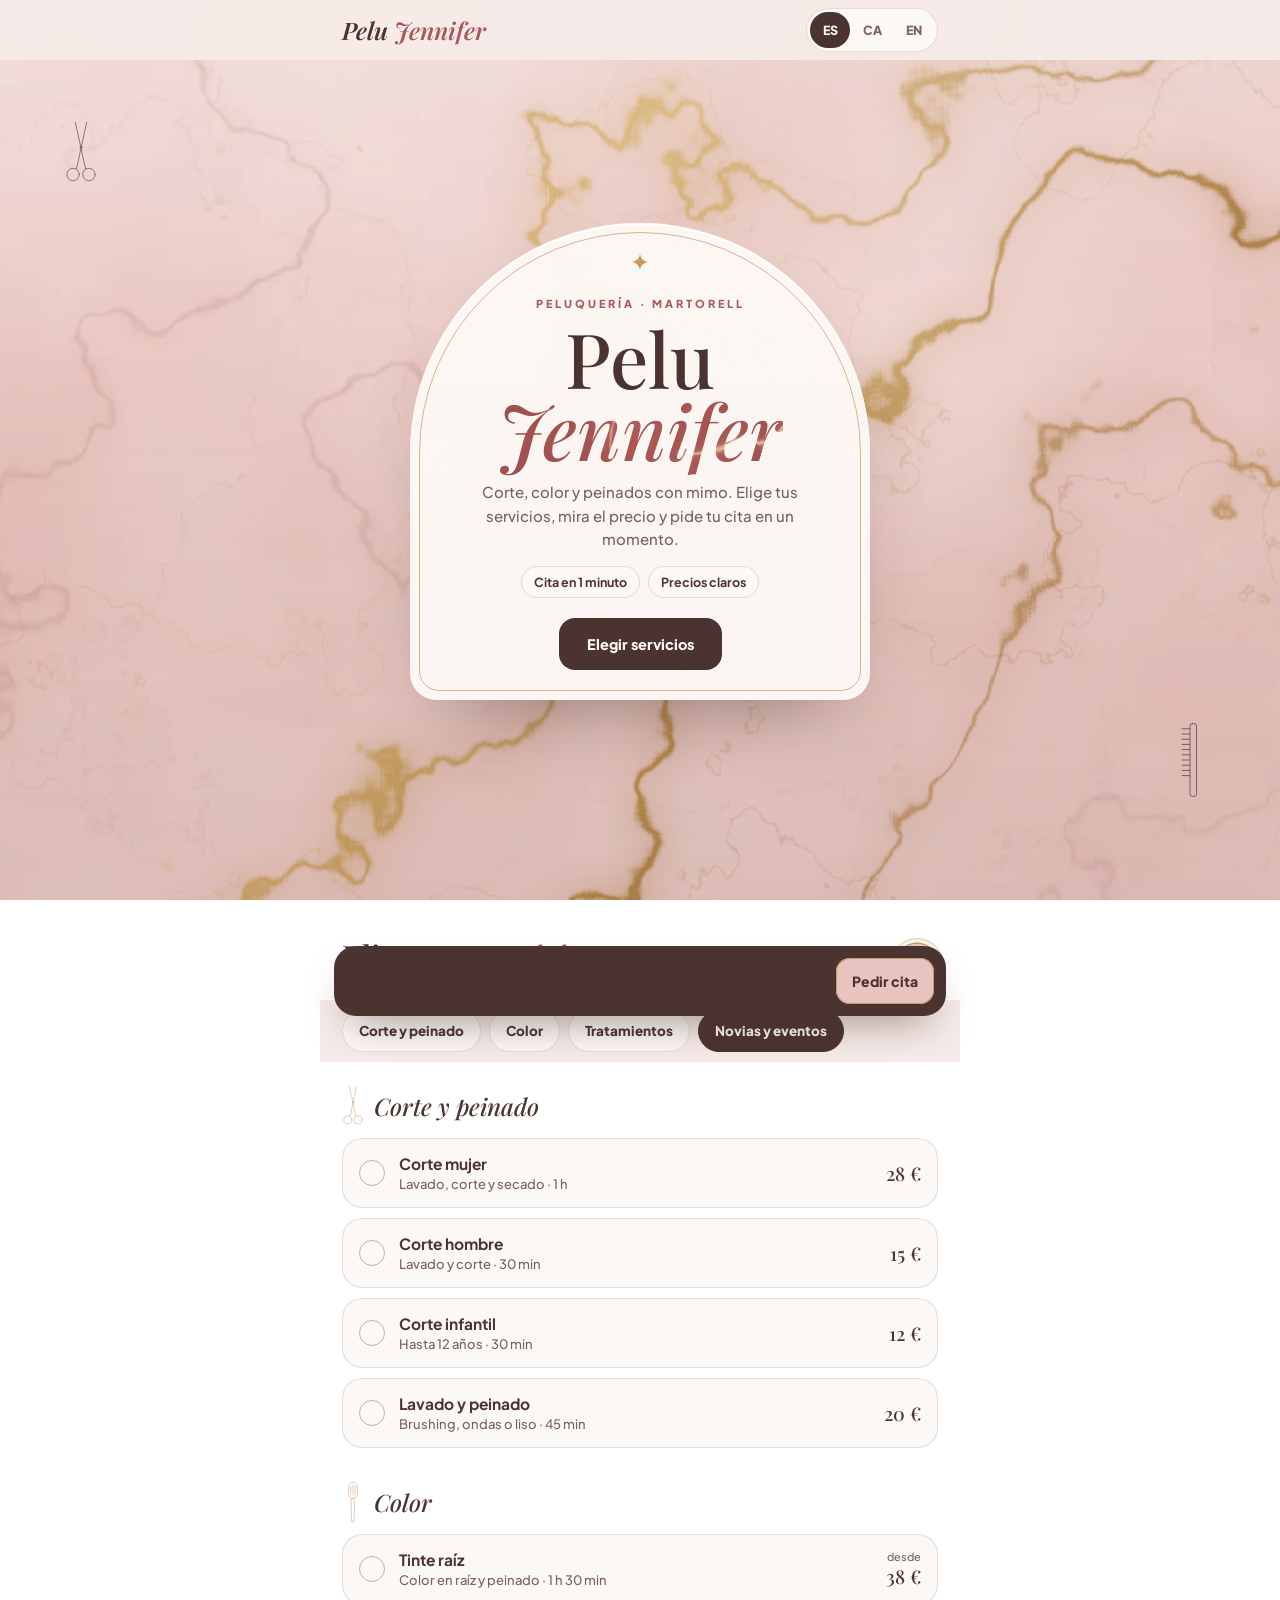
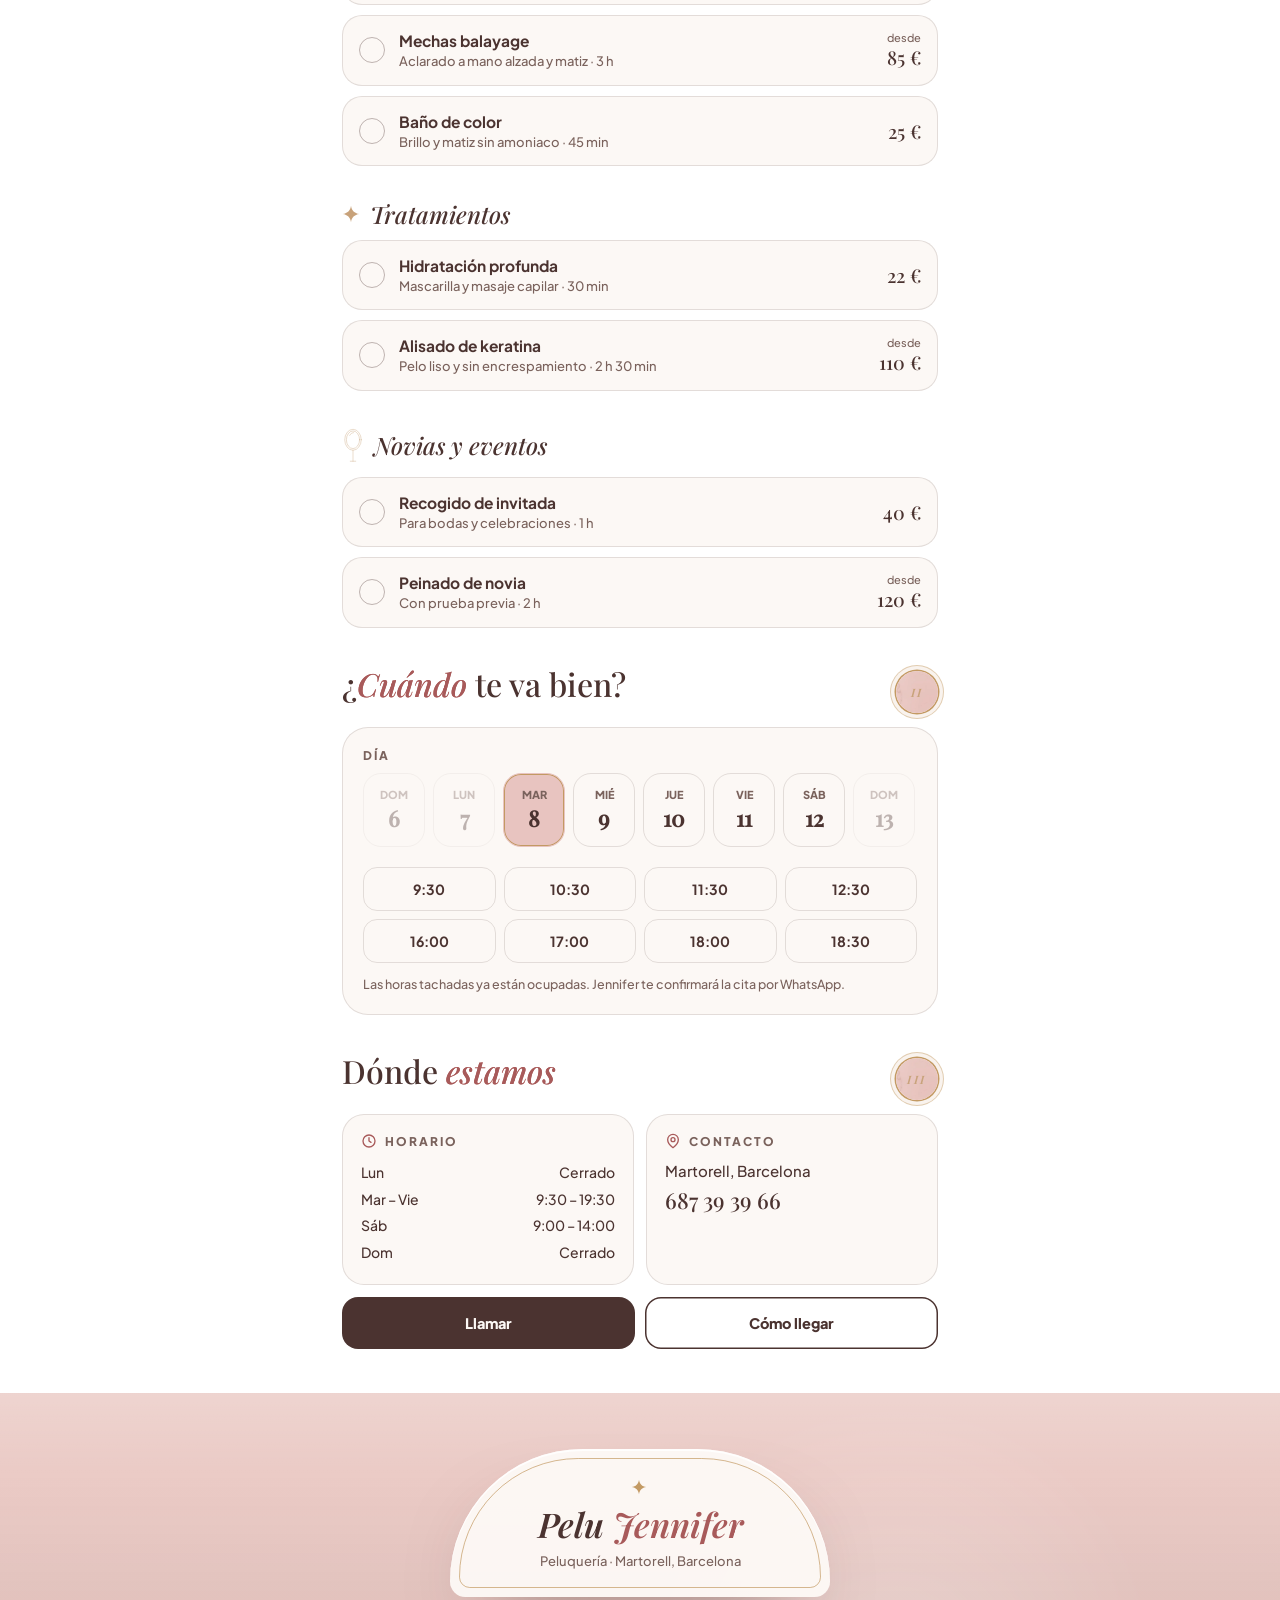
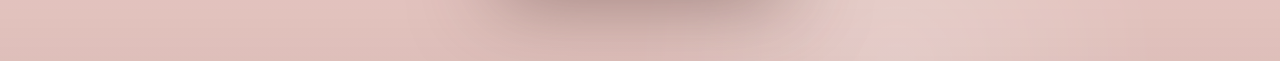
==== commit 0b77c8dd: "Pelu Jennifer: horas ocupadas leídas de la hoja de citas Co-Authored-By: Claude Opus 5.5 <noreply@an" ====
--- a/clientes/pelu-jennifer/index.html
+++ b/clientes/pelu-jennifer/index.html
@@ -148,6 +148,7 @@
 .slot[aria-pressed="true"]{background:var(--cafe);color:var(--paper);border-color:var(--cafe)}
 .slot:active{transform:scale(.97)}
 .slot:disabled{opacity:.3;text-decoration:line-through;cursor:not-allowed}
+.bn{font-size:12.5px;line-height:1.5;color:var(--muted);margin-top:12px}
 
 /* info */
 .info{display:grid;grid-template-columns:1fr 1fr;gap:12px}
@@ -243,6 +244,7 @@
   <div class="book rv">
     <h4 data-t="dayT">Día</h4><div class="days" id="days"></div>
     <div class="slots" id="slots"></div>
+    <p class="bn" data-t="busyN"></p>
   </div>
 
   <div class="sh rv"><h2 data-t="infoT">Dónde <em>estamos</em></h2><span class="n">III</span></div>
@@ -265,19 +267,19 @@
 
 <script>
 const T = {
- es:{wa:["¡Hola Jennifer! Me gustaría pedir cita para:","Día","Hora","a convenir","Total aproximado","¡Gracias!"],k:"Peluquería · Martorell",lead:"Corte, color y peinados con mimo. Elige tus servicios, mira el precio y pide tu cita en un momento.",c1:"Cita en 1 minuto",c2:"Precios claros",
+ es:{busyN:"Las horas tachadas ya están ocupadas. Jennifer te confirmará la cita por WhatsApp.",wa:["¡Hola Jennifer! Me gustaría pedir cita para:","Día","Hora","a convenir","Total aproximado","¡Gracias!"],k:"Peluquería · Martorell",lead:"Corte, color y peinados con mimo. Elige tus servicios, mira el precio y pide tu cita en un momento.",c1:"Cita en 1 minuto",c2:"Precios claros",
   svcT:"Elige tus <em>servicios</em>",whenT:"¿<em>Cuándo</em> te va bien?",dayT:"Día",infoT:"Dónde <em>estamos</em>",hoursT:"Horario",contactT:"Contacto",
   callB:"Llamar",mapB:"Cómo llegar",foot:"Peluquería · Martorell, Barcelona",ask:"Pedir cita",heroB:"Elegir servicios",
   from:"desde",svc1:"servicio",svcN:"servicios",closed:"Cerrado",dn:["Dom","Lun","Mar","Mié","Jue","Vie","Sáb"],
   hours:[["Lun","Cerrado"],["Mar – Vie","9:30 – 19:30"],["Sáb","9:00 – 14:00"],["Dom","Cerrado"]],
   cats:{corte:"Corte y peinado",color:"Color",trat:"Tratamientos",even:"Novias y eventos"}},
- ca:{wa:["Hola Jennifer! Voldria demanar hora per a:","Dia","Hora","a convenir","Total aproximat","Gràcies!"],k:"Perruqueria · Martorell",lead:"Tall, color i pentinats amb cura. Tria els teus serveis, mira el preu i demana hora en un moment.",c1:"Hora en 1 minut",c2:"Preus clars",
+ ca:{busyN:"Les hores ratllades ja estan ocupades. La Jennifer et confirmarà l'hora per WhatsApp.",wa:["Hola Jennifer! Voldria demanar hora per a:","Dia","Hora","a convenir","Total aproximat","Gràcies!"],k:"Perruqueria · Martorell",lead:"Tall, color i pentinats amb cura. Tria els teus serveis, mira el preu i demana hora en un moment.",c1:"Hora en 1 minut",c2:"Preus clars",
   svcT:"Tria els teus <em>serveis</em>",whenT:"<em>Quan</em> et va bé?",dayT:"Dia",infoT:"On <em>som</em>",hoursT:"Horari",contactT:"Contacte",
   callB:"Trucar",mapB:"Com arribar",foot:"Perruqueria · Martorell, Barcelona",ask:"Demanar hora",heroB:"Triar serveis",
   from:"des de",svc1:"servei",svcN:"serveis",closed:"Tancat",dn:["Dg","Dl","Dt","Dc","Dj","Dv","Ds"],
   hours:[["Dl","Tancat"],["Dt – Dv","9:30 – 19:30"],["Ds","9:00 – 14:00"],["Dg","Tancat"]],
   cats:{corte:"Tall i pentinat",color:"Color",trat:"Tractaments",even:"Núvies i esdeveniments"}},
- en:{wa:["Hi Jennifer! I'd like to book:","Day","Time","flexible","Approx. total","Thank you!"],k:"Hair salon · Martorell",lead:"Cuts, colour and styling with care. Choose your services, see the price and book in a moment.",c1:"Book in 1 minute",c2:"Clear prices",
+ en:{busyN:"Crossed-out times are already taken. Jennifer will confirm your booking on WhatsApp.",wa:["Hi Jennifer! I'd like to book:","Day","Time","flexible","Approx. total","Thank you!"],k:"Hair salon · Martorell",lead:"Cuts, colour and styling with care. Choose your services, see the price and book in a moment.",c1:"Book in 1 minute",c2:"Clear prices",
   svcT:"Choose your <em>services</em>",whenT:"<em>When</em> suits you?",dayT:"Day",infoT:"Find <em>us</em>",hoursT:"Opening hours",contactT:"Contact",
   callB:"Call",mapB:"Directions",foot:"Hair salon · Martorell, Barcelona",ask:"Book now",heroB:"Choose services",
   from:"from",svc1:"service",svcN:"services",closed:"Closed",dn:["Sun","Mon","Tue","Wed","Thu","Fri","Sat"],
@@ -300,6 +302,35 @@
 const ICON = {corte:"#scissors",color:"#brush",trat:"#sparkle",even:"#mirror"};
 const OPEN = {2:["9:30","10:30","11:30","12:30","16:00","17:00","18:00","18:30"],3:0,4:0,5:0,6:["9:00","10:00","11:00","12:00"]};
 let lang = "es", sel = new Set(), cur = "corte", day = null, slot = null;
+/* Horas ocupadas: hoja de Google publicada como CSV (columnas Fecha, Hora, Duración) */
+const SHEET = "";
+let BUSY = {};
+const dk = (d) => `${d.getFullYear()}-${d.getMonth()+1}-${d.getDate()}`;
+const toMin = (h) => { const [a,b] = h.split(":").map(Number); return a*60 + (b||0); };
+const openDay = (d) => { const w = d.getDay(); return w >= 2 && w <= 6 && BUSY[dk(d)] !== "all"; };
+const selDur = () => Math.max(30, [...sel].reduce((a,i) => a + S[i].t, 0));
+const taken = (h) => { const b = BUSY[dk(new Date(day))]; if (!Array.isArray(b)) return false; const s = toMin(h), e = s + selDur(); return b.some(([x,y]) => s < y && e > x); };
+async function loadBusy(){
+  if (!SHEET) return;
+  try {
+    const tx = await (await fetch(SHEET + (SHEET.includes("?") ? "&" : "?") + "t=" + Date.now(), {cache:"no-store"})).text();
+    const B = {};
+    tx.split(/\r?\n/).slice(1).forEach(l => {
+      const c = l.split(",").map(s => s.replace(/^"|"$/g, "").trim()); if (!c[0]) return;
+      let y, m, d, r = c[0].match(/^(\d{1,2})\/(\d{1,2})\/(\d{2,4})/);
+      if (r) { d = +r[1]; m = +r[2]; y = +r[3]; if (y < 100) y += 2000; }
+      else { r = c[0].match(/^(\d{4})-(\d{1,2})-(\d{1,2})/); if (!r) return; y = +r[1]; m = +r[2]; d = +r[3]; }
+      const k = `${y}-${m}-${d}`;
+      if (!/^\d{1,2}[:.]\d{2}/.test(c[1] || "")) { B[k] = "all"; return; }
+      if (B[k] === "all") return;
+      const s = toMin(c[1].replace(".", ":")), du = parseInt(c[2]) || 30;
+      (B[k] = B[k] || []).push([s, s + du]);
+    });
+    BUSY = B;
+    if (day && !openDay(new Date(day))) day = null;
+    render();
+  } catch (e) {}
+}
 const $ = (id) => document.getElementById(id), LI = () => ({es:0,ca:1,en:2})[lang];
 const hm = (m) => m >= 60 ? `${Math.floor(m/60)} h${m%60 ? " " + m%60 + " min" : ""}` : `${m} min`;
 
@@ -315,16 +346,17 @@
   const now = new Date(new Date().toLocaleString("en-US",{timeZone:"Europe/Madrid"}));
   const days = [];
   for (let k = 0; days.length < 10; k++) { const d = new Date(now); d.setDate(now.getDate() + k); days.push(d); }
-  $("days").innerHTML = days.map(d => { const w = d.getDay(), ok = w >= 2 && w <= 6, key = d.toDateString();
+  $("days").innerHTML = days.map(d => { const w = d.getDay(), ok = openDay(d), key = d.toDateString();
     return `<button class="day" data-k="${key}" ${ok ? "" : "disabled"} aria-pressed="${day===key}"><small>${t.dn[w]}</small><b>${d.getDate()}</b></button>`; }).join("");
-  if (!day) { const f = days.find(d => d.getDay() >= 2 && d.getDay() <= 6); day = f.toDateString(); $("days").querySelector(`[data-k="${day}"]`).setAttribute("aria-pressed","true"); }
+  if (!day) { const f = days.find(openDay); day = f.toDateString(); $("days").querySelector(`[data-k="${day}"]`).setAttribute("aria-pressed","true"); }
   renderSlots(); renderSum(); observe();
 }
 function renderSlots(){
   const w = new Date(day).getDay(), list = w === 6 ? OPEN[6] : OPEN[2];
   const now = new Date(new Date().toLocaleString("en-US",{timeZone:"Europe/Madrid"})), isToday = new Date(day).toDateString() === now.toDateString();
   const past = (h) => { const [a,b] = h.split(":").map(Number); return isToday && a*60+b <= now.getHours()*60+now.getMinutes(); };
-  $("slots").innerHTML = list.map(h => `<button class="slot" data-h="${h}" ${past(h) ? "disabled" : ""} aria-pressed="${slot===h}">${h}</button>`).join("");
+  if (slot && (past(slot) || taken(slot))) slot = null;
+  $("slots").innerHTML = list.map(h => `<button class="slot" data-h="${h}" ${past(h) || taken(h) ? "disabled" : ""} aria-pressed="${slot===h}">${h}</button>`).join("");
 }
 function renderSum(){
   const t = T[lang], li = LI(), items = [...sel].map(i => S[i]);
@@ -339,7 +371,7 @@
 function observe(){ document.querySelectorAll(".grp").forEach(g => io.observe(g)); }
 document.querySelector(".lang").addEventListener("click", e => { const b = e.target.closest("button"); if (!b) return; lang = b.dataset.l; document.querySelectorAll(".lang button").forEach(x => x.setAttribute("aria-pressed", x === b)); render(); });
 $("tabs").addEventListener("click", e => { const b = e.target.closest(".tab"); if (!b) return; cur = b.dataset.c; $("g-" + cur).scrollIntoView({behavior:"smooth"}); });
-$("list").addEventListener("click", e => { const b = e.target.closest(".svc"); if (!b) return; const i = +b.dataset.i; sel.has(i) ? sel.delete(i) : sel.add(i); b.setAttribute("aria-pressed", sel.has(i)); renderSum(); });
+$("list").addEventListener("click", e => { const b = e.target.closest(".svc"); if (!b) return; const i = +b.dataset.i; sel.has(i) ? sel.delete(i) : sel.add(i); b.setAttribute("aria-pressed", sel.has(i)); renderSlots(); renderSum(); });
 $("days").addEventListener("click", e => { const b = e.target.closest(".day"); if (!b || b.disabled) return; day = b.dataset.k; slot = null; $("days").querySelectorAll(".day").forEach(x => x.setAttribute("aria-pressed", x === b)); renderSlots(); renderSum(); });
 $("slots").addEventListener("click", e => { const b = e.target.closest(".slot"); if (!b || b.disabled) return; slot = b.dataset.h; $("slots").querySelectorAll(".slot").forEach(x => x.setAttribute("aria-pressed", x === b)); renderSum(); });
 const rio = new IntersectionObserver(es => es.forEach(en => { if (en.isIntersecting) { en.target.classList.add("in"); rio.unobserve(en.target); } }), { threshold: .1 });
@@ -369,6 +401,8 @@
   window.open("https://wa.me/34687393966?text=" + encodeURIComponent(lines.join(String.fromCharCode(10))), "_blank", "noopener");
 });
 render();
+loadBusy(); setInterval(loadBusy, 120000);
+document.addEventListener("visibilitychange", () => { if (!document.hidden) loadBusy(); });
 </script>
 </body>
 </html>
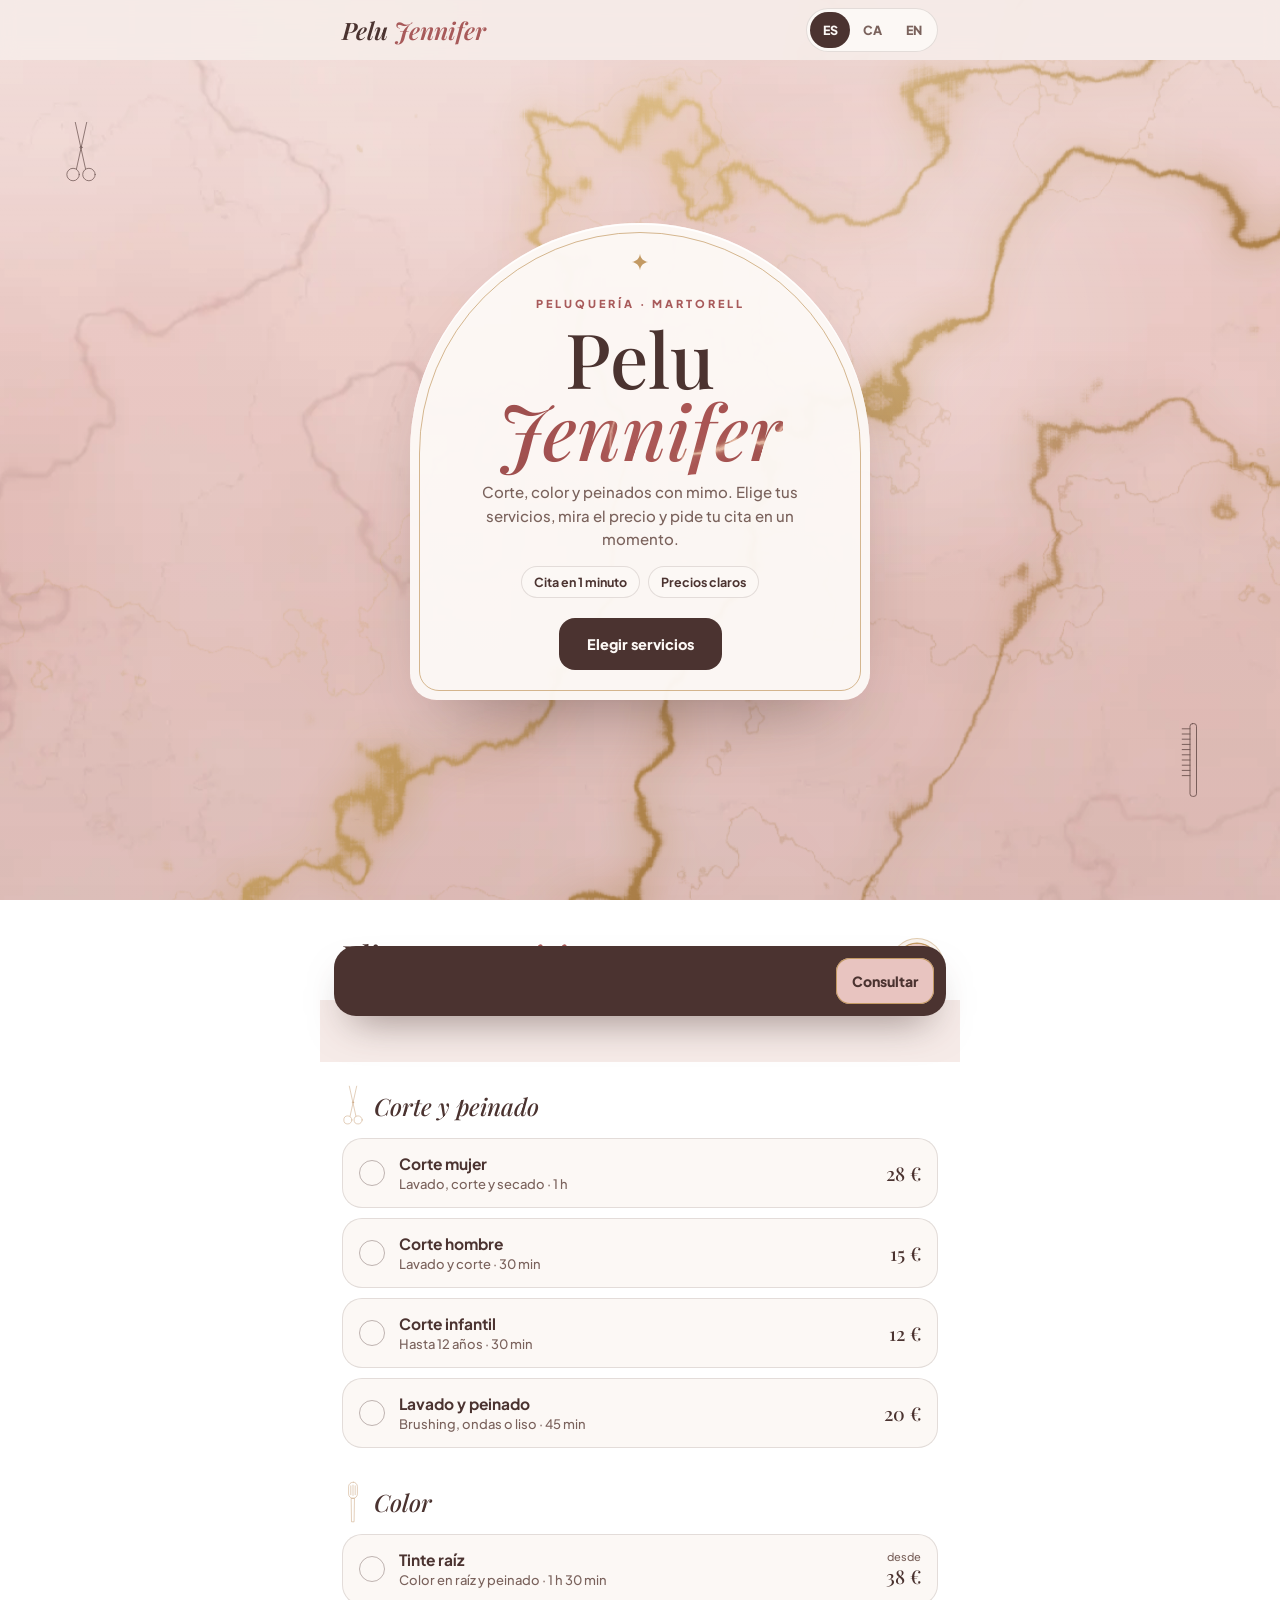
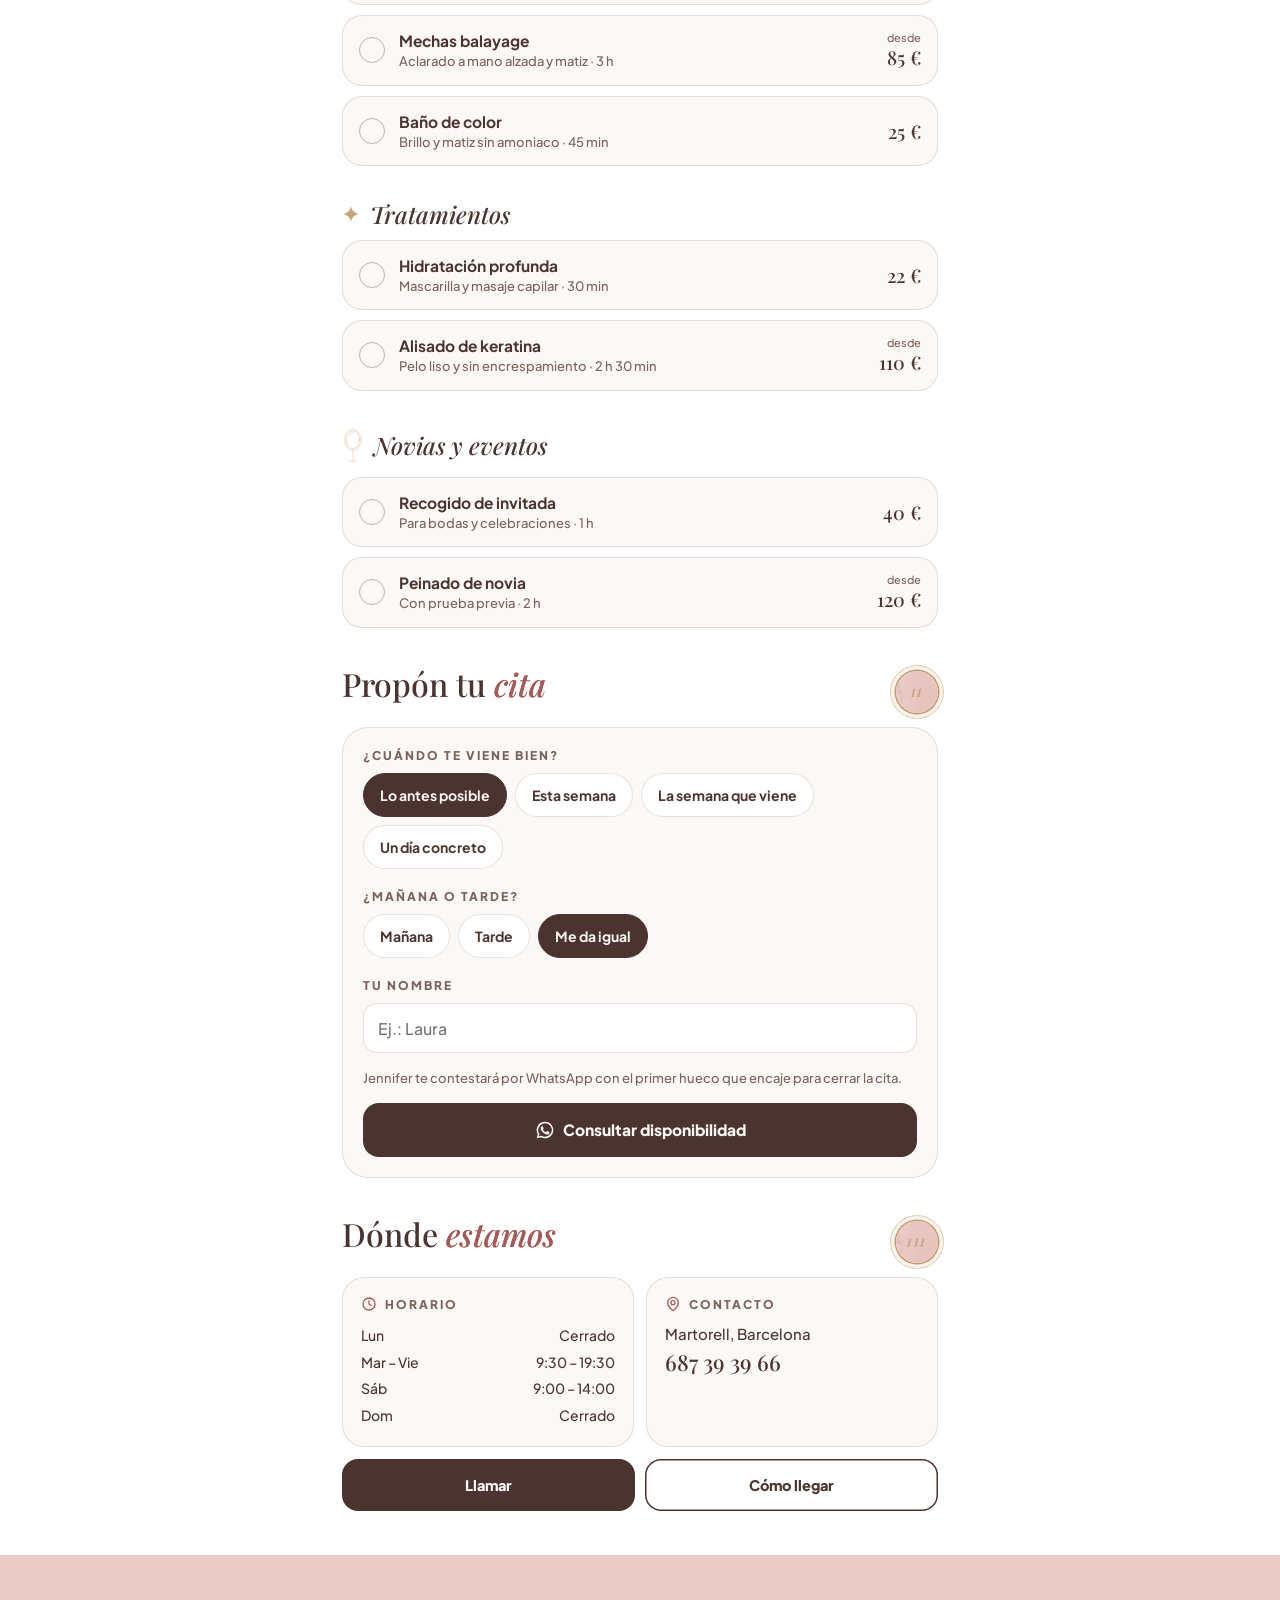
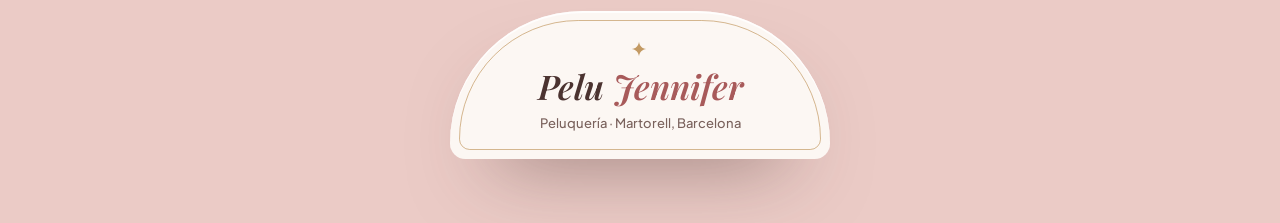
==== commit a065ae86: "Pelu Jennifer: «Propón tu cita» por WhatsApp en lugar del calendario Co-Authored-By: Claude Opus 5.5" ====
--- a/clientes/pelu-jennifer/index.html
+++ b/clientes/pelu-jennifer/index.html
@@ -71,7 +71,7 @@
 .svc[aria-pressed="true"]:after{animation:sweep .9s cubic-bezier(.23,1,.32,1)}
 @keyframes sweep{to{transform:translateX(260%)}}
 .svc[aria-pressed="true"] .ck{background:linear-gradient(135deg,#B58650,#E2C38F,#B88B57);border-color:transparent}
-.day[aria-pressed="true"]{background:var(--m-base) center/300%;border-color:var(--gold);box-shadow:0 0 0 1px var(--gold) inset}
+
 .sum button{position:relative;overflow:hidden;background:#EBCBC6 var(--m-base) center/300%;box-shadow:0 0 0 1px var(--gold) inset}
 .sum button:after{content:"";position:absolute;inset:0;width:50%;background:linear-gradient(100deg,transparent,rgba(255,248,230,.85),transparent);transform:translateX(-120%);animation:shine 4s 1s ease-in-out infinite}
 .foot2{margin-top:44px;padding:56px 18px 64px;display:grid;place-items:center}
@@ -135,20 +135,15 @@
 /* booking */
 .book{background:var(--paper);border:1px solid var(--line);border-radius:26px;padding:20px}
 .book h4{font-size:12px;font-weight:800;letter-spacing:2px;text-transform:uppercase;color:var(--muted);margin-bottom:10px}
-.days{display:flex;gap:8px;overflow-x:auto;scrollbar-width:none;padding-bottom:4px}
-.days::-webkit-scrollbar{display:none}
-.day{flex:none;width:62px;min-height:74px;border-radius:18px;border:1px solid var(--line);display:flex;flex-direction:column;align-items:center;justify-content:center;gap:2px;transition:background-color .2s ease,transform .16s var(--ease)}
-.day small{font-size:11px;font-weight:800;text-transform:uppercase;color:var(--muted)}
-.day b{font-family:Playfair,serif;font-size:22px}
-.day[aria-pressed="true"]{background:var(--blush);border-color:var(--blush)}
-.day:disabled{opacity:.35;cursor:not-allowed}
-.day:active{transform:scale(.97)}
-.slots{display:grid;grid-template-columns:repeat(4,1fr);gap:8px;margin-top:16px}
-.slot{min-height:44px;border-radius:14px;border:1px solid var(--line);font-weight:700;font-size:14px;transition:background-color .2s ease,color .2s ease,transform .16s var(--ease)}
-.slot[aria-pressed="true"]{background:var(--cafe);color:var(--paper);border-color:var(--cafe)}
-.slot:active{transform:scale(.97)}
-.slot:disabled{opacity:.3;text-decoration:line-through;cursor:not-allowed}
-.bn{font-size:12.5px;line-height:1.5;color:var(--muted);margin-top:12px}
+.book h4:not(:first-child){margin-top:20px}
+.opts{display:flex;flex-wrap:wrap;gap:8px}
+.opt{min-height:44px;padding:0 16px;border-radius:999px;border:1px solid var(--line);background:#fff;font-weight:700;font-size:14px;transition:background-color .2s ease,color .2s ease,border-color .2s ease,transform .16s var(--ease)}
+.opt[aria-pressed="true"]{background:var(--cafe);color:var(--paper);border-color:var(--cafe)}
+.opt:active{transform:scale(.97)}
+.fld{width:100%;min-height:50px;border-radius:14px;border:1px solid var(--line);background:#fff;padding:0 14px;font:inherit;font-size:16px;color:var(--cafe)}
+.fld.date{margin-top:10px;max-width:220px}
+.bn{font-size:13px;line-height:1.5;color:var(--muted);margin-top:16px}
+.btn.wa{width:100%;margin-top:14px;min-height:54px;font-size:15.5px}
 
 /* info */
 .info{display:grid;grid-template-columns:1fr 1fr;gap:12px}
@@ -188,6 +183,7 @@
 @media(min-width:1000px){.side{display:block}}
 
 @media(prefers-reduced-motion:reduce){*{transition:none!important}.rv{opacity:1;transform:none}html{scroll-behavior:auto}}
+.hide{display:none!important}
 </style>
 </head>
 <body>
@@ -240,11 +236,17 @@
   <div class="svcwrap"><nav class="tabs" role="tablist" id="tabs"></nav>
   <div id="list"></div></div>
 
-  <div class="sh rv"><h2 data-t="whenT">¿<em>Cuándo</em> te va bien?</h2><span class="n">II</span></div>
+  <div class="sh rv"><h2 data-t="whenT">Propón tu <em>cita</em></h2><span class="n">II</span></div>
   <div class="book rv">
-    <h4 data-t="dayT">Día</h4><div class="days" id="days"></div>
-    <div class="slots" id="slots"></div>
-    <p class="bn" data-t="busyN"></p>
+    <h4 data-t="whenQ">¿Cuándo te viene bien?</h4>
+    <div class="opts" id="when"></div>
+    <input class="fld date hide" id="date" type="date" aria-label="Fecha">
+    <h4 data-t="partQ">¿Mañana o tarde?</h4>
+    <div class="opts" id="part"></div>
+    <h4 data-t="nameQ">Tu nombre</h4>
+    <input class="fld" id="name" type="text" autocomplete="given-name" autocapitalize="words" data-ph="namePh">
+    <p class="bn" data-t="note">Jennifer te contestará por WhatsApp con el primer hueco que encaje para cerrar la cita.</p>
+    <button class="btn d wa" id="ask2"><svg width="20" height="20" viewBox="0 0 24 24" fill="currentColor" aria-hidden="true"><path d="M12 2a10 10 0 0 0-8.6 15.1L2 22l5-1.3A10 10 0 1 0 12 2Zm0 18.2a8.2 8.2 0 0 1-4.2-1.2l-.3-.2-3 .8.8-2.9-.2-.3A8.2 8.2 0 1 1 12 20.2Zm4.5-6.1c-.2-.1-1.5-.7-1.7-.8s-.4-.1-.6.1-.6.8-.8 1-.3.2-.5.1a6.7 6.7 0 0 1-3.3-2.9c-.2-.4.2-.4.7-1.3a.5.5 0 0 0 0-.5l-.8-1.8c-.2-.5-.4-.4-.6-.4h-.5a1 1 0 0 0-.7.3 3 3 0 0 0-.9 2.2 5.2 5.2 0 0 0 1.1 2.7 11.8 11.8 0 0 0 4.5 4c1.7.7 2.3.8 3.2.6a2.6 2.6 0 0 0 1.7-1.2 2.1 2.1 0 0 0 .1-1.2c0-.1-.2-.2-.4-.3Z"/></svg><span data-t="askB">Consultar disponibilidad</span></button>
   </div>
 
   <div class="sh rv"><h2 data-t="infoT">Dónde <em>estamos</em></h2><span class="n">III</span></div>
@@ -267,21 +269,21 @@
 
 <script>
 const T = {
- es:{busyN:"Las horas tachadas ya están ocupadas. Jennifer te confirmará la cita por WhatsApp.",wa:["¡Hola Jennifer! Me gustaría pedir cita para:","Día","Hora","a convenir","Total aproximado","¡Gracias!"],k:"Peluquería · Martorell",lead:"Corte, color y peinados con mimo. Elige tus servicios, mira el precio y pide tu cita en un momento.",c1:"Cita en 1 minuto",c2:"Precios claros",
-  svcT:"Elige tus <em>servicios</em>",whenT:"¿<em>Cuándo</em> te va bien?",dayT:"Día",infoT:"Dónde <em>estamos</em>",hoursT:"Horario",contactT:"Contacto",
-  callB:"Llamar",mapB:"Cómo llegar",foot:"Peluquería · Martorell, Barcelona",ask:"Pedir cita",heroB:"Elegir servicios",
+ es:{whenQ:"¿Cuándo te viene bien?",partQ:"¿Mañana o tarde?",nameQ:"Tu nombre",namePh:"Ej.: Laura",note:"Jennifer te contestará por WhatsApp con el primer hueco que encaje para cerrar la cita.",askB:"Consultar disponibilidad",W:["Lo antes posible", "Esta semana", "La semana que viene", "Un día concreto"],P:["Mañana", "Tarde", "Me da igual"],m:{"hi": "¡Hola Jennifer! 👋💇‍♀️", "want": "Me gustaría pedir cita para:", "none": "Me gustaría pedir una cita.", "tot": "💶 Total aproximado", "pref": "📅 Preferencia", "name": "🙋‍♀️ Nombre", "q": "¿Tienes disponibilidad? ¡Muchas gracias! ✨", "asap": ["la primera mañana disponible", "la primera tarde disponible", "el primer hueco disponible"], "wk": "esta semana", "nx": "la semana que viene", "on": "el", "pt": [", por la mañana", ", por la tarde", ", a cualquier hora"]},k:"Peluquería · Martorell",lead:"Corte, color y peinados con mimo. Elige tus servicios, mira el precio y pide tu cita en un momento.",c1:"Cita en 1 minuto",c2:"Precios claros",
+  svcT:"Elige tus <em>servicios</em>",whenT:"Propón tu <em>cita</em>",infoT:"Dónde <em>estamos</em>",hoursT:"Horario",contactT:"Contacto",
+  callB:"Llamar",mapB:"Cómo llegar",foot:"Peluquería · Martorell, Barcelona",ask:"Consultar",heroB:"Elegir servicios",
   from:"desde",svc1:"servicio",svcN:"servicios",closed:"Cerrado",dn:["Dom","Lun","Mar","Mié","Jue","Vie","Sáb"],
   hours:[["Lun","Cerrado"],["Mar – Vie","9:30 – 19:30"],["Sáb","9:00 – 14:00"],["Dom","Cerrado"]],
   cats:{corte:"Corte y peinado",color:"Color",trat:"Tratamientos",even:"Novias y eventos"}},
- ca:{busyN:"Les hores ratllades ja estan ocupades. La Jennifer et confirmarà l'hora per WhatsApp.",wa:["Hola Jennifer! Voldria demanar hora per a:","Dia","Hora","a convenir","Total aproximat","Gràcies!"],k:"Perruqueria · Martorell",lead:"Tall, color i pentinats amb cura. Tria els teus serveis, mira el preu i demana hora en un moment.",c1:"Hora en 1 minut",c2:"Preus clars",
-  svcT:"Tria els teus <em>serveis</em>",whenT:"<em>Quan</em> et va bé?",dayT:"Dia",infoT:"On <em>som</em>",hoursT:"Horari",contactT:"Contacte",
-  callB:"Trucar",mapB:"Com arribar",foot:"Perruqueria · Martorell, Barcelona",ask:"Demanar hora",heroB:"Triar serveis",
+ ca:{whenQ:"Quan et va bé?",partQ:"Matí o tarda?",nameQ:"El teu nom",namePh:"Ex.: Laura",note:"La Jennifer et respondrà per WhatsApp amb el primer forat que encaixi per tancar l'hora.",askB:"Consultar disponibilitat",W:["Com més aviat millor", "Aquesta setmana", "La setmana que ve", "Un dia concret"],P:["Matí", "Tarda", "M'és igual"],m:{"hi": "Hola Jennifer! 👋💇‍♀️", "want": "Voldria demanar hora per a:", "none": "Voldria demanar hora.", "tot": "💶 Total aproximat", "pref": "📅 Preferència", "name": "🙋‍♀️ Nom", "q": "Tens disponibilitat? Moltes gràcies! ✨", "asap": ["el primer matí disponible", "la primera tarda disponible", "el primer forat disponible"], "wk": "aquesta setmana", "nx": "la setmana que ve", "on": "el", "pt": [", al matí", ", a la tarda", ", a qualsevol hora"]},k:"Perruqueria · Martorell",lead:"Tall, color i pentinats amb cura. Tria els teus serveis, mira el preu i demana hora en un moment.",c1:"Hora en 1 minut",c2:"Preus clars",
+  svcT:"Tria els teus <em>serveis</em>",whenT:"Proposa la teva <em>hora</em>",infoT:"On <em>som</em>",hoursT:"Horari",contactT:"Contacte",
+  callB:"Trucar",mapB:"Com arribar",foot:"Perruqueria · Martorell, Barcelona",ask:"Consultar",heroB:"Triar serveis",
   from:"des de",svc1:"servei",svcN:"serveis",closed:"Tancat",dn:["Dg","Dl","Dt","Dc","Dj","Dv","Ds"],
   hours:[["Dl","Tancat"],["Dt – Dv","9:30 – 19:30"],["Ds","9:00 – 14:00"],["Dg","Tancat"]],
   cats:{corte:"Tall i pentinat",color:"Color",trat:"Tractaments",even:"Núvies i esdeveniments"}},
- en:{busyN:"Crossed-out times are already taken. Jennifer will confirm your booking on WhatsApp.",wa:["Hi Jennifer! I'd like to book:","Day","Time","flexible","Approx. total","Thank you!"],k:"Hair salon · Martorell",lead:"Cuts, colour and styling with care. Choose your services, see the price and book in a moment.",c1:"Book in 1 minute",c2:"Clear prices",
-  svcT:"Choose your <em>services</em>",whenT:"<em>When</em> suits you?",dayT:"Day",infoT:"Find <em>us</em>",hoursT:"Opening hours",contactT:"Contact",
-  callB:"Call",mapB:"Directions",foot:"Hair salon · Martorell, Barcelona",ask:"Book now",heroB:"Choose services",
+ en:{whenQ:"When suits you?",partQ:"Morning or afternoon?",nameQ:"Your name",namePh:"e.g. Laura",note:"Jennifer will reply on WhatsApp with the first slot that fits and you'll confirm it together.",askB:"Check availability",W:["As soon as possible", "This week", "Next week", "A specific day"],P:["Morning", "Afternoon", "Either"],m:{"hi": "Hi Jennifer! 👋💇‍♀️", "want": "I'd like to book:", "none": "I'd like to book an appointment.", "tot": "💶 Approx. total", "pref": "📅 Preference", "name": "🙋‍♀️ Name", "q": "Do you have availability? Thank you so much! ✨", "asap": ["the first available morning", "the first available afternoon", "the first available slot"], "wk": "this week", "nx": "next week", "on": "on", "pt": [", in the morning", ", in the afternoon", ", any time"]},k:"Hair salon · Martorell",lead:"Cuts, colour and styling with care. Choose your services, see the price and book in a moment.",c1:"Book in 1 minute",c2:"Clear prices",
+  svcT:"Choose your <em>services</em>",whenT:"Suggest a <em>time</em>",infoT:"Find <em>us</em>",hoursT:"Opening hours",contactT:"Contact",
+  callB:"Call",mapB:"Directions",foot:"Hair salon · Martorell, Barcelona",ask:"Ask",heroB:"Choose services",
   from:"from",svc1:"service",svcN:"services",closed:"Closed",dn:["Sun","Mon","Tue","Wed","Thu","Fri","Sat"],
   hours:[["Mon","Closed"],["Tue – Fri","9:30 – 7:30 pm"],["Sat","9:00 – 2:00 pm"],["Sun","Closed"]],
   cats:{corte:"Cut & styling",color:"Colour",trat:"Treatments",even:"Brides & events"}}
@@ -300,37 +302,7 @@
  {c:"even",n:["Peinado de novia","Pentinat de núvia","Bridal styling"],d:["Con prueba previa","Amb prova prèvia","Including a trial"],p:120,t:120,f:1}
 ];
 const ICON = {corte:"#scissors",color:"#brush",trat:"#sparkle",even:"#mirror"};
-const OPEN = {2:["9:30","10:30","11:30","12:30","16:00","17:00","18:00","18:30"],3:0,4:0,5:0,6:["9:00","10:00","11:00","12:00"]};
-let lang = "es", sel = new Set(), cur = "corte", day = null, slot = null;
-/* Horas ocupadas: hoja de Google publicada como CSV (columnas Fecha, Hora, Duración) */
-const SHEET = "";
-let BUSY = {};
-const dk = (d) => `${d.getFullYear()}-${d.getMonth()+1}-${d.getDate()}`;
-const toMin = (h) => { const [a,b] = h.split(":").map(Number); return a*60 + (b||0); };
-const openDay = (d) => { const w = d.getDay(); return w >= 2 && w <= 6 && BUSY[dk(d)] !== "all"; };
-const selDur = () => Math.max(30, [...sel].reduce((a,i) => a + S[i].t, 0));
-const taken = (h) => { const b = BUSY[dk(new Date(day))]; if (!Array.isArray(b)) return false; const s = toMin(h), e = s + selDur(); return b.some(([x,y]) => s < y && e > x); };
-async function loadBusy(){
-  if (!SHEET) return;
-  try {
-    const tx = await (await fetch(SHEET + (SHEET.includes("?") ? "&" : "?") + "t=" + Date.now(), {cache:"no-store"})).text();
-    const B = {};
-    tx.split(/\r?\n/).slice(1).forEach(l => {
-      const c = l.split(",").map(s => s.replace(/^"|"$/g, "").trim()); if (!c[0]) return;
-      let y, m, d, r = c[0].match(/^(\d{1,2})\/(\d{1,2})\/(\d{2,4})/);
-      if (r) { d = +r[1]; m = +r[2]; y = +r[3]; if (y < 100) y += 2000; }
-      else { r = c[0].match(/^(\d{4})-(\d{1,2})-(\d{1,2})/); if (!r) return; y = +r[1]; m = +r[2]; d = +r[3]; }
-      const k = `${y}-${m}-${d}`;
-      if (!/^\d{1,2}[:.]\d{2}/.test(c[1] || "")) { B[k] = "all"; return; }
-      if (B[k] === "all") return;
-      const s = toMin(c[1].replace(".", ":")), du = parseInt(c[2]) || 30;
-      (B[k] = B[k] || []).push([s, s + du]);
-    });
-    BUSY = B;
-    if (day && !openDay(new Date(day))) day = null;
-    render();
-  } catch (e) {}
-}
+let lang = "es", sel = new Set(), cur = "corte", when = 0, part = 2;
 const $ = (id) => document.getElementById(id), LI = () => ({es:0,ca:1,en:2})[lang];
 const hm = (m) => m >= 60 ? `${Math.floor(m/60)} h${m%60 ? " " + m%60 + " min" : ""}` : `${m} min`;
 
@@ -342,38 +314,22 @@
   $("list").innerHTML = Object.keys(t.cats).map(k => `<div class="grp" id="g-${k}"><h3><svg width="${k==="trat"?18:22}" height="${k==="trat"?18:44}" aria-hidden="true"><use href="${ICON[k]}"/></svg>${t.cats[k]}</h3>` +
     S.map((s,i) => s.c !== k ? "" : `<button class="svc" data-i="${i}" aria-pressed="${sel.has(i)}"><span class="ck"><svg width="13" height="13" viewBox="0 0 24 24" fill="none" stroke="#fff" stroke-width="3.5" stroke-linecap="round" stroke-linejoin="round"><path d="M5 12l5 5L20 7"/></svg></span><span><b>${s.n[li]}</b><small>${s.d[li]} · ${hm(s.t)}</small></span><span class="pr">${s.f ? `<i>${t.from}</i>` : ""}${s.p} €</span></button>`).join("") + `</div>`).join("");
   $("hours").innerHTML = t.hours.map(([d,h]) => `<li><span>${d}</span><span>${h}</span></li>`).join("");
-  // next 10 days
-  const now = new Date(new Date().toLocaleString("en-US",{timeZone:"Europe/Madrid"}));
-  const days = [];
-  for (let k = 0; days.length < 10; k++) { const d = new Date(now); d.setDate(now.getDate() + k); days.push(d); }
-  $("days").innerHTML = days.map(d => { const w = d.getDay(), ok = openDay(d), key = d.toDateString();
-    return `<button class="day" data-k="${key}" ${ok ? "" : "disabled"} aria-pressed="${day===key}"><small>${t.dn[w]}</small><b>${d.getDate()}</b></button>`; }).join("");
-  if (!day) { const f = days.find(openDay); day = f.toDateString(); $("days").querySelector(`[data-k="${day}"]`).setAttribute("aria-pressed","true"); }
-  renderSlots(); renderSum(); observe();
-}
-function renderSlots(){
-  const w = new Date(day).getDay(), list = w === 6 ? OPEN[6] : OPEN[2];
-  const now = new Date(new Date().toLocaleString("en-US",{timeZone:"Europe/Madrid"})), isToday = new Date(day).toDateString() === now.toDateString();
-  const past = (h) => { const [a,b] = h.split(":").map(Number); return isToday && a*60+b <= now.getHours()*60+now.getMinutes(); };
-  if (slot && (past(slot) || taken(slot))) slot = null;
-  $("slots").innerHTML = list.map(h => `<button class="slot" data-h="${h}" ${past(h) || taken(h) ? "disabled" : ""} aria-pressed="${slot===h}">${h}</button>`).join("");
+  renderPref();
+  renderSum(); observe();
 }
 function renderSum(){
   const t = T[lang], li = LI(), items = [...sel].map(i => S[i]);
   $("sum").classList.toggle("on", items.length > 0);
   if (!items.length) return;
   const tot = items.reduce((a,s) => a + s.p, 0), dur = items.reduce((a,s) => a + s.t, 0), from = items.some(s => s.f);
-  const d = new Date(day);
   $("sumP").textContent = `${from ? t.from + " " : ""}${tot} €`;
-  $("sumD").textContent = `${items.length} ${items.length > 1 ? t.svcN : t.svc1} · ${hm(dur)} · ${t.dn[d.getDay()]} ${d.getDate()}${slot ? " · " + slot : ""}`;
+  $("sumD").textContent = `${items.length} ${items.length > 1 ? t.svcN : t.svc1} · ${hm(dur)}`;
 }
 const io = new IntersectionObserver(es => es.forEach(en => { if (en.isIntersecting) { cur = en.target.id.slice(2); $("tabs").querySelectorAll(".tab").forEach(b => b.setAttribute("aria-selected", b.dataset.c === cur)); } }), { rootMargin: "-40% 0px -55% 0px" });
 function observe(){ document.querySelectorAll(".grp").forEach(g => io.observe(g)); }
 document.querySelector(".lang").addEventListener("click", e => { const b = e.target.closest("button"); if (!b) return; lang = b.dataset.l; document.querySelectorAll(".lang button").forEach(x => x.setAttribute("aria-pressed", x === b)); render(); });
 $("tabs").addEventListener("click", e => { const b = e.target.closest(".tab"); if (!b) return; cur = b.dataset.c; $("g-" + cur).scrollIntoView({behavior:"smooth"}); });
-$("list").addEventListener("click", e => { const b = e.target.closest(".svc"); if (!b) return; const i = +b.dataset.i; sel.has(i) ? sel.delete(i) : sel.add(i); b.setAttribute("aria-pressed", sel.has(i)); renderSlots(); renderSum(); });
-$("days").addEventListener("click", e => { const b = e.target.closest(".day"); if (!b || b.disabled) return; day = b.dataset.k; slot = null; $("days").querySelectorAll(".day").forEach(x => x.setAttribute("aria-pressed", x === b)); renderSlots(); renderSum(); });
-$("slots").addEventListener("click", e => { const b = e.target.closest(".slot"); if (!b || b.disabled) return; slot = b.dataset.h; $("slots").querySelectorAll(".slot").forEach(x => x.setAttribute("aria-pressed", x === b)); renderSum(); });
+$("list").addEventListener("click", e => { const b = e.target.closest(".svc"); if (!b) return; const i = +b.dataset.i; sel.has(i) ? sel.delete(i) : sel.add(i); b.setAttribute("aria-pressed", sel.has(i)); renderSum(); });
 const rio = new IntersectionObserver(es => es.forEach(en => { if (en.isIntersecting) { en.target.classList.add("in"); rio.unobserve(en.target); } }), { threshold: .1 });
 document.querySelectorAll(".rv").forEach(el => rio.observe(el));
 
@@ -392,17 +348,38 @@
   });
 }
 
-$("ask").addEventListener("click", () => {
-  const t = T[lang], li = LI(), items = [...sel].map(i => S[i]); if (!items.length) return;
-  const tot = items.reduce((a,s) => a + s.p, 0), from = items.some(s => s.f), d = new Date(day);
-  const w = t.wa, lines = [w[0], ...items.map(s => "• " + s.n[li]), "",
-    `${w[1]}: ${t.dn[d.getDay()]} ${d.getDate()}/${d.getMonth()+1}`, `${w[2]}: ${slot || w[3]}`,
-    `${w[4]}: ${from ? t.from + " " : ""}${tot} €`, "", w[5]];
+/* Propón tu cita */
+const EMO = {corte:"✂️", color:"🎨", trat:"💆‍♀️", even:"👰"};
+function renderPref(){
+  const t = T[lang];
+  $("when").innerHTML = t.W.map((w,i) => `<button class="opt" data-w="${i}" aria-pressed="${when===i}">${w}</button>`).join("");
+  $("part").innerHTML = t.P.map((w,i) => `<button class="opt" data-p="${i}" aria-pressed="${part===i}">${w}</button>`).join("");
+  $("date").classList.toggle("hide", when !== 3);
+  $("name").placeholder = t.namePh;
+  if (!$("date").min) { const n = new Date(new Date().toLocaleString("en-US",{timeZone:"Europe/Madrid"})); $("date").min = `${n.getFullYear()}-${String(n.getMonth()+1).padStart(2,"0")}-${String(n.getDate()).padStart(2,"0")}`; }
+}
+$("when").addEventListener("click", e => { const b = e.target.closest(".opt"); if (!b) return; when = +b.dataset.w; renderPref(); if (when === 3) $("date").focus(); });
+$("part").addEventListener("click", e => { const b = e.target.closest(".opt"); if (!b) return; part = +b.dataset.p; renderPref(); });
+function ask(){
+  const t = T[lang], m = t.m, li = LI(), items = [...sel].map(i => S[i]);
+  let pref;
+  if (when === 0) pref = m.asap[part];
+  else if (when === 3 && $("date").value) { const d = new Date($("date").value + "T12:00"); pref = `${m.on} ${t.dn[d.getDay()].toLowerCase()} ${d.getDate()}/${d.getMonth()+1}${m.pt[part]}`; }
+  else pref = (when === 2 ? m.nx : m.wk) + m.pt[part];
+  const lines = [m.hi, "", items.length ? m.want : m.none];
+  if (items.length) {
+    items.forEach(s => lines.push(`${EMO[s.c]} ${s.n[li]}`));
+    const tot = items.reduce((a,s) => a + s.p, 0), from = items.some(s => s.f);
+    lines.push(`${m.tot}: ${from ? t.from + " " : ""}${tot} €`);
+  }
+  lines.push("", `${m.pref}: ${pref}`);
+  const n = $("name").value.trim(); if (n) lines.push(`${m.name}: ${n}`);
+  lines.push("", m.q);
   window.open("https://wa.me/34687393966?text=" + encodeURIComponent(lines.join(String.fromCharCode(10))), "_blank", "noopener");
-});
+}
+$("ask").addEventListener("click", () => { document.querySelector(".book").scrollIntoView({behavior:"smooth", block:"center"}); });
+$("ask2").addEventListener("click", ask);
 render();
-loadBusy(); setInterval(loadBusy, 120000);
-document.addEventListener("visibilitychange", () => { if (!document.hidden) loadBusy(); });
 </script>
 </body>
 </html>
